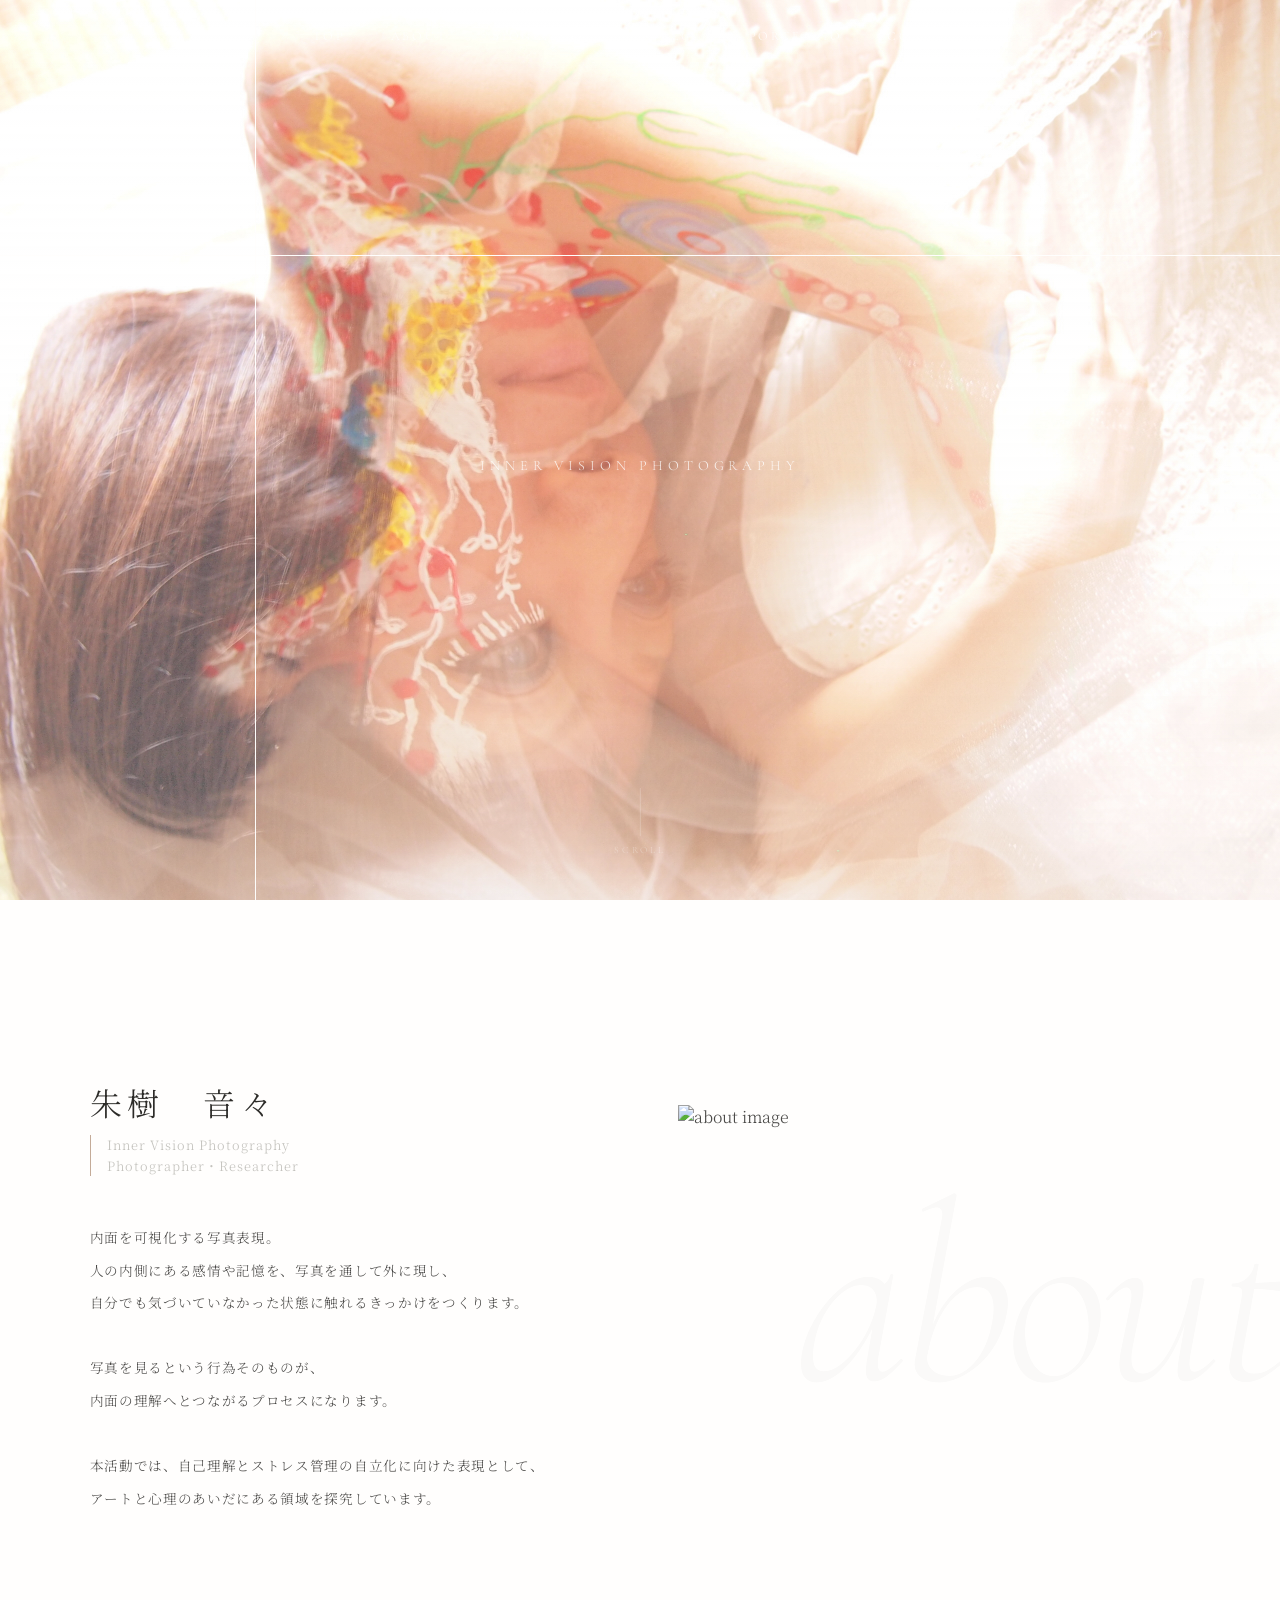
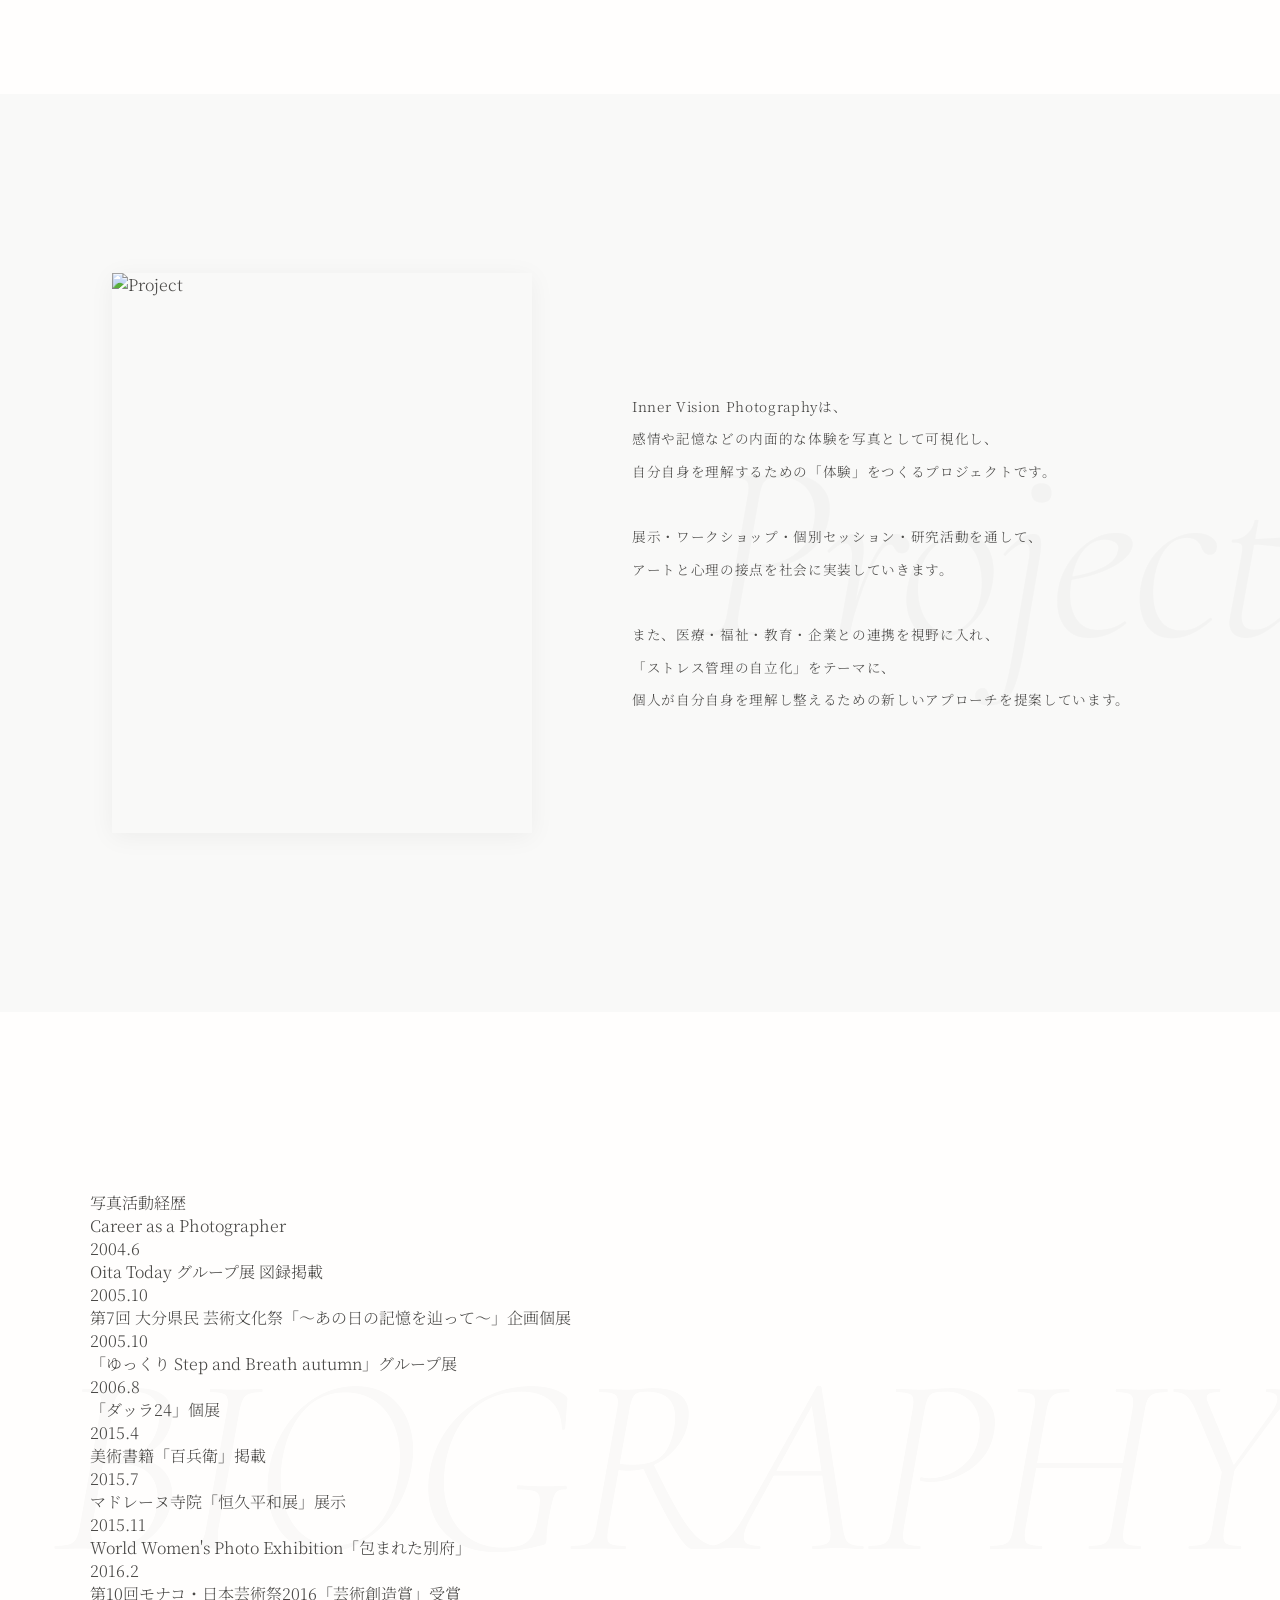
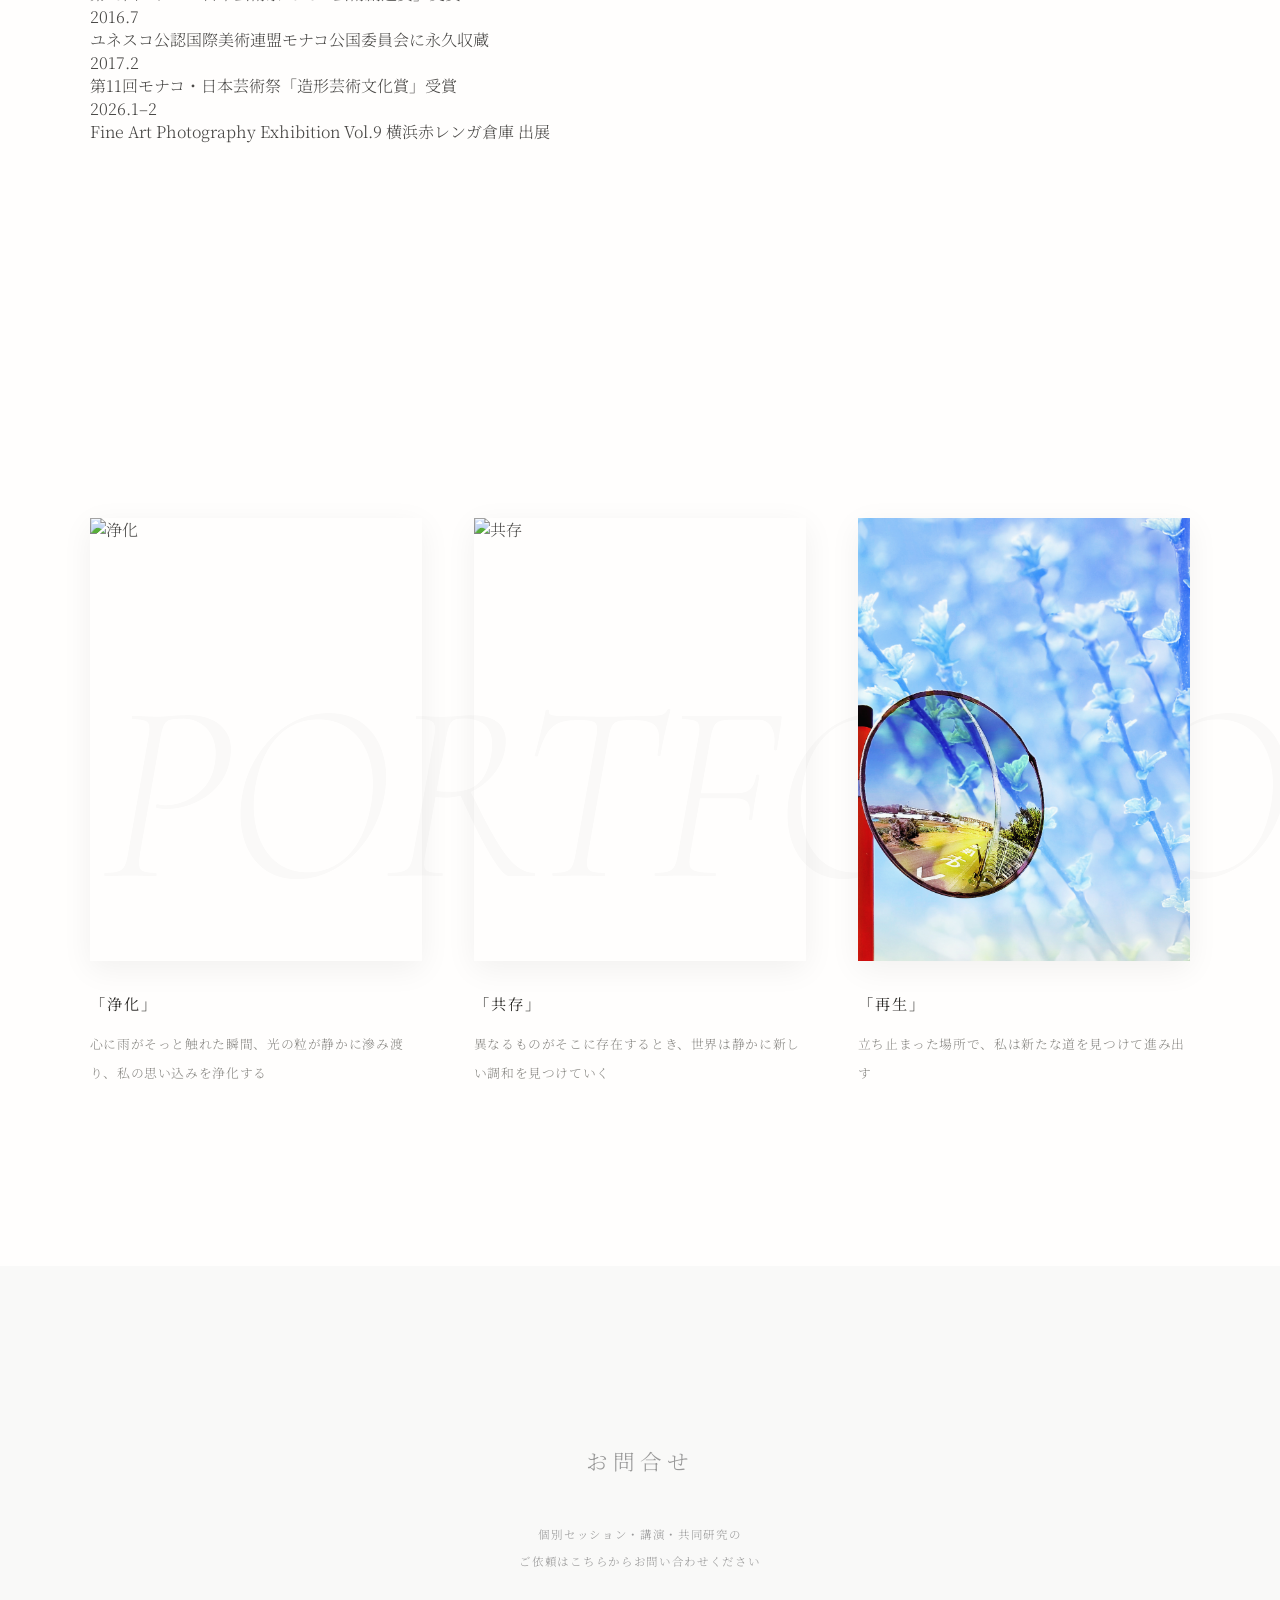
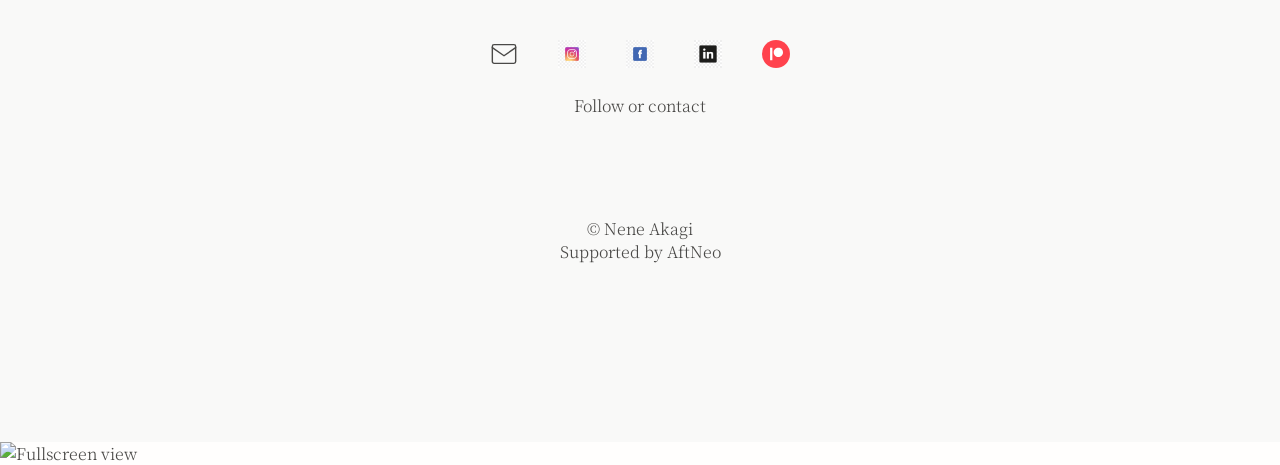
==== index.html @ 04dadd3e "Add 'BIOGRAPHY' link to navigation menu" ====
<!DOCTYPE html>
<html lang="ja">
<head>
  <meta charset="UTF-8">
  <meta name="viewport" content="width=device-width, initial-scale=1.0">
  <title>朱樹 音々 | Inner Vision Photography</title>
  <meta name="description" content="内面を可視化する写真表現。Inner Vision Photography">
  <link rel="stylesheet" href="style.css">
  <link rel="preconnect" href="https://fonts.googleapis.com">
  <link rel="preconnect" href="https://fonts.gstatic.com" crossorigin>
  <link href="https://fonts.googleapis.com/css2?family=Noto+Serif+JP:wght@200;300;400&family=Cormorant+Garamond:ital,wght@0,200;0,300;1,200;1,300&display=swap" rel="stylesheet">
</head>
<body>

  <!-- NAV -->
  <nav id="nav" role="navigation" aria-label="メインナビゲーション">
    <!-- JP / EN toggle -->
    <div class="lang-toggle">
      <a href="#" class="active">JP</a><span>/</span><a href="#">EN</a>
    </div>
    <ul class="nav-list">
      <li><a href="#home">TOP</a></li>
      <li><a href="#about">ABOUT</a></li>
      <li><a href="#career">BIOGRAPHY</a></li>
      <li><a href="#project">PROJECT</a></li>
      <li><a href="#portfolio">PORTFOLIO</a></li>
      <li><a href="#contact">CONTACT</a></li>
    </ul>
    <button class="hamburger" id="hamburger" aria-label="メニューを開く" aria-expanded="false">
      <span class="ham-line"></span>
      <span class="ham-line"></span>
      <span class="ham-line"></span>
    </button>
  </nav>

  <!-- MOBILE MENU -->
  <div class="mobile-overlay" id="mobileOverlay" aria-hidden="true">
    <button class="mobile-close" id="mobileClose" aria-label="メニューを閉じる">&#215;</button>
    <ul class="mobile-nav-list">
      <li><a href="#home"       class="mob-link">TOP</a></li>
      <li><a href="#about"      class="mob-link">ABOUT</a></li>
      <li><a href="#project"    class="mob-link">PROJECT</a></li>
      <li><a href="#portfolio"  class="mob-link">PORTFOLIO</a></li>
      <li><a href="#contact"    class="mob-link">CONTACT</a></li>
    </ul>
    <div class="lang-toggle mobile-lang">
      <a href="#" class="active">JP</a><span>/</span><a href="#">EN</a>
    </div>
  </div>

  <!-- ======================== HOME ======================== -->
  <section id="home" class="s-home">
    <div class="home-img-wrap">
      <img
        src="images/top.jpg"
        alt="真我 — 朱樹 音々"
        class="home-img"
        id="homeImg"
      >
      <div class="home-overlay"></div>
    </div>
    <div class="home-text" id="homeText">
      <p class="home-sub">Inner Vision Photography</p>
    </div>
    <div class="scroll-hint" id="scrollHint" aria-hidden="true">
      <span class="scroll-bar"></span>
    
     <span class="scroll-word">scroll</span>
    </div>
  </section>

  <!-- ======================== ABOUT ======================== -->
  <section id="about" class="s-section reveal" data-section="about">
    <div class="bg-word" aria-hidden="true">about</div>
    <div class="about-wrap">
      <div class="about-text">
        <h2 class="sec-name">朱樹&emsp;音々</h2>
        <p class="sec-role">Inner Vision Photography<br>Photographer・Researcher</p>
        <p class="body-copy">
          内面を可視化する写真表現。<br>
          人の内側にある感情や記憶を、写真を通して外に現し、<br>
          自分でも気づいていなかった状態に触れるきっかけをつくります。<br><br>
          写真を見るという行為そのものが、<br>
          内面の理解へとつながるプロセスになります。<br><br>
          本活動では、自己理解とストレス管理の自立化に向けた表現として、<br>
          アートと心理のあいだにある領域を探究しています。
        </p>
      </div>
      <div class="about-img-wrap reveal-child">
        <img
          src="images/about-photo.jpg"
          class="about-img zoom-img"
          loading="lazy"
          alt="about image"
        >
      </div>
    </div>
  </section>

  <!-- ======================== PROJECT ======================== -->
  <section id="project" class="s-section s-alt reveal" data-section="project">
    <div class="bg-word" aria-hidden="true">Project</div>
    <div class="project-wrap">
      <div class="project-img-wrap reveal-child">
        <img
          src="images/project-main.jpg"
          alt="Project"
          loading="lazy"
          class="project-img zoom-img"
        >
      </div>
      <div class="project-text reveal-child">
        <p class="body-copy">
          Inner Vision Photographyは、<br>
          感情や記憶などの内面的な体験を写真として可視化し、<br>
          自分自身を理解するための「体験」をつくるプロジェクトです。<br><br>
          展示・ワークショップ・個別セッション・研究活動を通して、<br>
          アートと心理の接点を社会に実装していきます。<br><br>
          また、医療・福祉・教育・企業との連携を視野に入れ、<br>
          「ストレス管理の自立化」をテーマに、<br>
          個人が自分自身を理解し整えるための新しいアプローチを提案しています。
        </p>
      </div>
    </div>
  </section>
<!-- ================= CAREER / BIOGRAPHY ================= -->
<section id="career" class="s-section reveal" data-section="career">
  <div class="bg-word" aria-hidden="true">BIOGRAPHY</div>

  <div class="career-list reveal-child">
    
    <p class="lang-ja">写真活動経歴</p>
    <p class="lang-en">Career as a Photographer</p>

    <div class="career-item">
      <div class="career-year">2004.6</div>
      <div class="career-content">Oita Today グループ展 図録掲載</div>
    </div>

    <div class="career-item">
      <div class="career-year">2005.10</div>
      <div class="career-content">第7回 大分県民 芸術文化祭「〜あの日の記憶を辿って〜」企画個展</div>
    </div>

    <div class="career-item">
      <div class="career-year">2005.10</div>
      <div class="career-content">「ゆっくり Step and Breath autumn」グループ展</div>
    </div>

    <div class="career-item">
      <div class="career-year">2006.8</div>
      <div class="career-content">「ダッラ24」個展</div>
    </div>

    <div class="career-item">
      <div class="career-year">2015.4</div>
      <div class="career-content">美術書籍「百兵衛」掲載</div>
    </div>

    <div class="career-item">
      <div class="career-year">2015.7</div>
      <div class="career-content">マドレーヌ寺院「恒久平和展」展示</div>
    </div>

    <div class="career-item">
      <div class="career-year">2015.11</div>
      <div class="career-content">World Women's Photo Exhibition「包まれた別府」</div>
    </div>

    <div class="career-item">
      <div class="career-year">2016.2</div>
      <div class="career-content">第10回モナコ・日本芸術祭2016「芸術創造賞」受賞</div>
    </div>

    <div class="career-item">
      <div class="career-year">2016.7</div>
      <div class="career-content">ユネスコ公認国際美術連盟モナコ公国委員会に永久収蔵</div>
    </div>

    <div class="career-item">
      <div class="career-year">2017.2</div>
      <div class="career-content">第11回モナコ・日本芸術祭「造形芸術文化賞」受賞</div>
    </div>

    <div class="career-item">
      <div class="career-year">2026.1–2</div>
      <div class="career-content">Fine Art Photography Exhibition Vol.9 横浜赤レンガ倉庫 出展</div>
    </div>
  </div>
</section>
  <!-- ======================== PORTFOLIO ======================== -->
  <section id="portfolio" class="s-section reveal" data-section="portfolio">
    <div class="bg-word" aria-hidden="true">PORTFOLIO</div>
    <div class="portfolio-wrap">
      <div class="pf-item reveal-child">
        <div class="pf-img-clip pf-img-1">
          <img
            src="images/work1.jpg"
            alt="浄化"
            loading="lazy"
            class="zoom-img"
          >
        </div>
        <div class="pf-text">
          <h3 class="pf-title">「浄化」</h3>
          <p class="pf-desc">心に雨がそっと触れた瞬間、光の粒が静かに滲み渡り、私の思い込みを浄化する</p>
        </div>
      </div>
      <div class="pf-item reveal-child">
        <div class="pf-img-clip pf-img-2">
          <img
            src="images/work2.jpg"
            alt="共存"
            loading="lazy"
            class="zoom-img"
          >
        </div>
        <div class="pf-text">
          <h3 class="pf-title">「共存」</h3>
          <p class="pf-desc">異なるものがそこに存在するとき、世界は静かに新しい調和を見つけていく</p>
        </div>
      </div>
      <div class="pf-item reveal-child">
        <div class="pf-img-clip pf-img-3">
          <img
            src="images/work3.jpg"
            alt="再生"
            loading="lazy"
            class="zoom-img"
          >
        </div>
        <div class="pf-text">
          <h3 class="pf-title">「再生」</h3>
          <p class="pf-desc">立ち止まった場所で、私は新たな道を見つけて進み出す</p>
        </div>
      </div>
    </div>
  </section>

  <!-- ======================== CONTACT ======================== -->
  <section id="contact" class="s-section s-alt reveal" data-section="contact">
    <div class="contact-wrap">
      <h2 class="contact-heading">お問合せ</h2>
      <p class="contact-text">
        個別セッション・講演・共同研究の<br>
        ご依頼はこちらからお問い合わせください
      </p>
      <div class="contact-icons" role="list">
        <!-- Mail -->
        <a href="mailto:neneakage@gmail.com" class="c-icon" aria-label="メール" role="listitem">
          <svg viewBox="0 0 24 24" fill="none" class="c-img-svg" xmlns="http://www.w3.org/2000/svg" aria-hidden="true" stroke="currentColor" stroke-width="1.2">
            <rect x="2" y="4" width="20" height="16" rx="1.5" />
            <path d="M2 6.5L12 13.5L22 6.5" stroke-linecap="round"/>
          </svg>
        </a>
        <!-- Instagram -->
        <a href="https://www.instagram.com/neneakagi/" target="_blank" rel="noopener noreferrer" class="c-icon" aria-label="Instagram" role="listitem">
          <img src="images/instagram.png" alt="Instagram">
        </a>
        <!-- Facebook -->
        <a href="https://www.facebook.com/profile.php?id=61588226194922" target="_blank" rel="noopener noreferrer" class="c-icon" aria-label="Facebook" role="listitem">
          <img src="images/facebook.png" alt="Facebook">
        </a>
        <!-- LinkedIn -->
        <a href="https://www.linkedin.com/in/neneakagi/" target="_blank" rel="noopener noreferrer" class="c-icon" aria-label="LinkedIn" role="listitem">
          <img src="images/linkedin.jpg" alt="LinkedIn">
        </a>
        <!-- Patreon -->
        <a href="https://www.patreon.com/c/NeneAkagi" target="_blank" rel="noopener noreferrer" class="c-icon" aria-label="Patreon" role="listitem">
          <img src="images/patreon.svg" alt="Patreon">
        </a>
      </div>
      <p class="contact-follow">Follow or contact</p>
    </div>
    <footer class="site-footer">
      <p>© Nene Akagi</p>
      <p>Supported by AftNeo</p>
    </footer>
  </section>

  <!-- ======================== FULLSCREEN IMAGE MODAL ======================== -->
  <div id="imageModal" class="img-modal" aria-hidden="true">
    <div class="modal-bg" id="modalBg"></div>
    <div class="modal-content">
      <img id="modalImg" src="" alt="Fullscreen view">
    </div>
  </div>

  <script src="script.js"></script>
</body>
</html>
---- style.css ----
/* ============================================================
   朱樹 音々 | Inner Vision Photography
   style.css
   コンセプト：境界が溶ける、白光の中に佇む
   ============================================================ */

/* ── CSS カスタムプロパティ ──────────────────── */
:root {
  --bg: #fffefd;
  --bg-alt: #f9f9f8;
  --ink: #2c2b28;
  --ink-mid: #4a4947;
  --ink-soft: #8a8985;
  --ink-ghost: #c4c3be;
  --accent: #c4ab98;
  --line: rgba(44, 43, 40, 0.06);
  --jp: 'Noto Serif JP', 'YuMincho', 'Yu Mincho', serif;
  --en: 'Cormorant Garamond', 'Georgia', serif;
  --sec-pad-v: clamp(120px, 14vw, 180px);
  /* slightly more breathing room */
  --sec-pad-h: clamp(24px, 7vw, 100px);
  --max-w: 1200px;
  --ease: cubic-bezier(0.22, 1, 0.36, 1);
}

*,
*::before,
*::after {
  box-sizing: border-box;
  margin: 0;
  padding: 0;
}

html {
  scroll-behavior: smooth;
  font-size: 16px;
}

body {
  background: var(--bg);
  color: var(--ink-mid);
  font-family: var(--jp);
  font-weight: 300;
  -webkit-font-smoothing: antialiased;
  overflow-x: hidden;
}

img {
  display: block;
  width: 100%;
  height: auto;
}

a {
  text-decoration: none;
  color: inherit;
}

ul,
ol {
  list-style: none;
}

/* ── NAV ── */
#nav {
  position: fixed;
  inset: 0 0 auto 0;
  z-index: 200;
  padding: 22px var(--sec-pad-h);
  transition: background 0.7s var(--ease), padding 0.5s var(--ease), border-color 0.7s;
  border-bottom: 1px solid transparent;
  display: flex;
  align-items: center;
  justify-content: center;
}

#nav.scrolled {
  background: rgba(255, 254, 253, 0.95);
  backdrop-filter: blur(8px);
  -webkit-backdrop-filter: blur(8px);
  padding-top: 14px;
  padding-bottom: 14px;
  border-color: var(--line);
}

.nav-list {
  max-width: var(--max-w);
  margin: 0 auto;
  display: flex;
  justify-content: center;
  gap: clamp(1.6rem, 3.5vw, 3.2rem);
}

.nav-list a {
  font-family: var(--en);
  font-size: 0.78rem;
  font-weight: 300;
  letter-spacing: 0.22em;
  text-transform: uppercase;
  color: rgba(255, 255, 255, 0.85);
  transition: opacity 0.4s, color 0.4s;
}

.nav-list a:hover {
  opacity: 0.5;
}

#nav.scrolled .nav-list a {
  color: var(--ink-mid);
}

/* Lang Toggle */
.lang-toggle {
  position: absolute;
  top: 50%;
  right: var(--sec-pad-h);
  transform: translateY(-50%);
  font-family: var(--en);
  font-size: 0.72rem;
  letter-spacing: 0.15em;
  color: rgba(255, 255, 255, 0.8);
  transition: color 0.4s;
  z-index: 10;
}

#nav.scrolled .lang-toggle {
  color: var(--ink-soft);
}

.lang-toggle a {
  transition: opacity 0.3s;
  opacity: 0.45;
}

.lang-toggle a.active {
  opacity: 1;
  pointer-events: none;
}

.lang-toggle a:hover {
  opacity: 1;
}

.lang-toggle span {
  margin: 0 0.4em;
  opacity: 0.3;
}

.hamburger {
  display: none;
  flex-direction: column;
  justify-content: center;
  gap: 6px;
  background: none;
  border: none;
  cursor: pointer;
  padding: 10px;
  min-width: 44px;
  min-height: 44px;
  position: absolute;
  right: var(--sec-pad-h);
  top: 50%;
  transform: translateY(-50%);
}

.ham-line {
  display: block;
  width: 22px;
  height: 1px;
  background: rgba(255, 255, 255, 0.85);
  transition: background 0.4s, transform 0.35s var(--ease), opacity 0.35s;
  transform-origin: center;
}

#nav.scrolled .ham-line {
  background: var(--ink-mid);
}

.hamburger.open .ham-line:nth-child(1) {
  transform: translateY(7px) rotate(45deg);
}

.hamburger.open .ham-line:nth-child(2) {
  opacity: 0;
}

.hamburger.open .ham-line:nth-child(3) {
  transform: translateY(-7px) rotate(-45deg);
}

/* ── MOBILE MENU ── */
.mobile-overlay {
  position: fixed;
  inset: 0;
  z-index: 190;
  background: var(--bg);
  display: flex;
  flex-direction: column;
  align-items: center;
  justify-content: center;
  opacity: 0;
  pointer-events: none;
  transition: opacity 0.5s var(--ease);
}

.mobile-overlay.open {
  opacity: 1;
  pointer-events: auto;
}

.mobile-close {
  position: absolute;
  top: 20px;
  right: 24px;
  background: none;
  border: none;
  font-size: 1.8rem;
  color: var(--ink-soft);
  cursor: pointer;
  min-width: 44px;
  min-height: 44px;
  display: flex;
  align-items: center;
  justify-content: center;
  transition: opacity 0.3s;
}

.mobile-close:hover {
  opacity: 0.5;
}

.mobile-nav-list {
  text-align: center;
}

.mobile-nav-list li {
  margin: 1.8rem 0;
}

.mob-link {
  font-family: var(--en);
  font-size: clamp(1.4rem, 6vw, 2rem);
  font-weight: 200;
  letter-spacing: 0.25em;
  text-transform: uppercase;
  color: var(--ink);
  transition: opacity 0.3s;
}

.mob-link:hover {
  opacity: 0.4;
}

.mobile-lang {
  display: none;
}

/* ── HOME ── */
.s-home {
  position: relative;
  height: 100svh;
  min-height: 560px;
  overflow: hidden;
  display: flex;
  align-items: center;
  justify-content: center;
}

.home-img-wrap {
  position: absolute;
  inset: 0;
  overflow: hidden;
}

.home-img {
  width: 100%;
  height: 100%;
  object-fit: cover;
  object-position: center 30%;
  will-change: transform;
}

.home-overlay {
  position: absolute;
  inset: 0;
  background: linear-gradient(to bottom,
      rgba(255, 255, 255, 0.05) 0%,
      rgba(252, 251, 249, 0.3) 100%);
}

.home-text {
  position: relative;
  z-index: 2;
  text-align: center;
  padding: 0 clamp(20px, 6vw, 60px);
  max-width: 640px;
  opacity: 0;
  transform: translateY(15px);
  animation: fadeUp 1.4s var(--ease) 0.5s forwards;
}

.home-sub {
  font-family: var(--en);
  font-size: clamp(0.7rem, 1.2vw, 0.88rem);
  font-weight: 200;
  letter-spacing: 0.35em;
  text-transform: uppercase;
  color: rgba(255, 255, 255, 0.85);
  margin-bottom: 0;
  text-shadow: 0 1px 12px rgba(0, 0, 0, 0.15);
}

.scroll-hint {
  position: absolute;
  bottom: clamp(28px, 4vw, 44px);
  left: 50%;
  transform: translateX(-50%);
  z-index: 2;
  display: flex;
  flex-direction: column;
  align-items: center;
  gap: 8px;
  opacity: 0;
  animation: fadeIn 1s var(--ease) 2.2s forwards;
}

.scroll-bar {
  display: block;
  width: 1px;
  height: 48px;
  background: rgba(255, 255, 255, 0.25);
  position: relative;
  overflow: hidden;
}

.scroll-bar::after {
  content: '';
  position: absolute;
  top: -100%;
  left: 0;
  width: 100%;
  height: 100%;
  background: rgba(255, 255, 255, 0.8);
  animation: scrollDrop 2.2s var(--ease) 2.6s infinite;
}

.scroll-word {
  font-family: var(--en);
  font-size: 0.6rem;
  letter-spacing: 0.3em;
  text-transform: uppercase;
  color: rgba(255, 255, 255, 0.45);
}

/* ── SECTION 共通 ── */
.s-section {
  position: relative;
  padding: var(--sec-pad-v) var(--sec-pad-h);
  overflow: hidden;
}

.s-alt {
  background: var(--bg-alt);
}

.bg-word {
  position: absolute;
  right: -0.02em;
  top: 50%;
  transform: translateY(-50%);
  font-family: var(--en);
  font-style: italic;
  font-size: clamp(8rem, 20vw, 22rem);
  font-weight: 200;
  color: var(--ink);
  opacity: 0.025;
  letter-spacing: -0.02em;
  line-height: 1;
  pointer-events: none;
  user-select: none;
  white-space: nowrap;
}

.reveal {
  opacity: 0;
  transform: translateY(28px);
  transition: opacity 1s var(--ease), transform 1s var(--ease);
}

.reveal.visible {
  opacity: 1;
  transform: translateY(0);
}

.reveal-child {
  opacity: 0;
  transform: translateY(18px);
  transition: opacity 0.9s var(--ease), transform 0.9s var(--ease);
}

.reveal-child.visible {
  opacity: 1;
  transform: translateY(0);
}

.sec-name {
  font-family: var(--jp);
  font-size: clamp(1.4rem, 2.5vw, 2.2rem);
  font-weight: 300;
  color: var(--ink);
  letter-spacing: 0.18em;
  line-height: 1.45;
  margin-bottom: 0.6rem;
}

.sec-role {
  font-family: var(--jp);
  font-size: 0.8rem;
  font-weight: 300;
  color: var(--ink-ghost);
  letter-spacing: 0.08em;
  border-left: 1px solid var(--accent);
  padding-left: 1rem;
  margin-bottom: 2.8rem;
  line-height: 1.6;
}

.body-copy {
  font-family: var(--jp);
  font-size: clamp(0.85rem, 1vw, 0.94rem);
  font-weight: 300;
  line-height: 2.4;
  color: var(--ink-mid);
  letter-spacing: 0.05em;
}

/* ── ABOUT ── */
.about-wrap {
  max-width: var(--max-w);
  margin: 0 auto;
  display: grid;
  grid-template-columns: 1fr 1fr;
  gap: clamp(2.5rem, 6vw, 7rem);
  align-items: center;
}

.about-img-wrap {
  overflow: hidden;
  display: flex;
  align-items: center;
  justify-content: center;
}

.about-img {
  width: 100%;
  max-width: 540px;
  aspect-ratio: 4 / 3;
  object-fit: cover;
  object-position: center top;
  box-shadow: 0 4px 20px rgba(0, 0, 0, 0.04);
}

/* ── PROJECT ── */
.project-wrap {
  max-width: var(--max-w);
  margin: 0 auto;
  display: grid;
  grid-template-columns: 5fr 6fr;
  gap: clamp(2.5rem, 6vw, 8rem);
  align-items: center;
}

.project-img-wrap {
  display: flex;
  align-items: center;
  justify-content: center;
}

.project-img {
  width: 100%;
  max-width: 420px;
  aspect-ratio: 3 / 4;
  object-fit: cover;
  box-shadow: 0 4px 24px rgba(0, 0, 0, 0.05);
}

/* ── PORTFOLIO ── */
.portfolio-wrap {
  max-width: var(--max-w);
  margin: 0 auto;
  display: grid;
  grid-template-columns: repeat(3, 1fr);
  gap: clamp(2.5rem, 4vw, 5rem);
  padding-top: 1rem;
}

.pf-item {
  display: flex;
  flex-direction: column;
}

.pf-img-clip {
  position: relative;
  aspect-ratio: 3 / 4;
}

.pf-img-clip img {
  width: 100%;
  height: 100%;
  object-fit: cover;
  box-shadow: 0 8px 30px rgba(0, 0, 0, 0.06);
}

.pf-text {
  padding-top: 2rem;
}

.pf-title {
  font-family: var(--jp);
  font-size: 0.95rem;
  font-weight: 400;
  color: var(--ink);
  letter-spacing: 0.15em;
  margin-bottom: 1rem;
}

.pf-desc {
  font-family: var(--jp);
  font-size: 0.8rem;
  font-weight: 300;
  line-height: 2.2;
  color: var(--ink-soft);
  letter-spacing: 0.05em;
}

/* ── CONTACT ── */
#contact {
  text-align: center;
}

.contact-wrap {
  max-width: 680px;
  margin: 0 auto;
  padding-bottom: clamp(60px, 8vw, 100px);
}

.contact-heading {
  font-family: var(--jp);
  font-size: clamp(1.1rem, 2vw, 1.35rem);
  font-weight: 300;
  color: #999;
  letter-spacing: 0.22em;
  margin-bottom: 2.8rem;
}

.contact-text {
  font-family: var(--jp);
  font-size: clamp(0.72rem, 0.8vw, 0.8rem);
  font-weight: 300;
  line-height: 2.4;
  color: #999;
  letter-spacing: 0.06em;
  margin-bottom: 4rem;
}

.contact-icons {
  display: flex;
  align-items: center;
  justify-content: center;
  gap: 2.5rem;
  margin-bottom: 1.6rem;
}

.c-icon {
  display: flex;
  align-items: center;
  justify-content: center;
  width: 28px;
  height: 28px;
  flex-shrink: 0;
  color: var(--ink-mid);
  transition: opacity 0.4s var(--ease);
  -webkit-tap-highlight-color: transparent;

  .c-icon {
    width: 40px;
    height: 40px;
    display: flex;
    align-items: center;
    justify-content: center;

  }

  .c-icon:hover {
    transform: scale(1.1);
  }

  .contact-icons img {
    max-width: 24px;
    max-height: 24px;
  }

  .c-icon:hover,
  .c-icon:focus-visible {
    opacity: 0.6;
  }

  .contact-follow {
    font-size: 0.4rem;
    letter-spacing: 0.1em;
    color: #999;
    text-transform: uppercase;
  }

  .site-footer {
    padding: 3rem 0;
    border-top: 1px solid var(--line);
  }

  .site-footer p {
    font-family: var(--en);
    font-size: 0.65rem;
    font-weight: 300;
    letter-spacing: 0.2em;
    color: var(--ink-ghost);
    line-height: 2.2;
  }

  /* ── IMAGE MODAL ── */
  .zoom-img {
    cursor: zoom-in;
    transition: opacity 0.5s var(--ease), filter 0.5s var(--ease);
  }

  .zoom-img:hover {
    opacity: 0.85;
  }

  .img-modal {
    position: fixed;
    inset: 0;
    z-index: 999;
    display: flex;
    align-items: center;
    justify-content: center;
    opacity: 0;
    pointer-events: none;
    transition: opacity 0.6s var(--ease);
  }

  .img-modal.open {
    opacity: 1;
    pointer-events: auto;
  }

  .modal-bg {
    position: absolute;
    inset: 0;
    background: rgba(0, 0, 0, 0.9);
    backdrop-filter: blur(8px);
    -webkit-backdrop-filter: blur(8px);
    cursor: zoom-out;
  }

  .modal-content {
    position: relative;
    z-index: 2;
    /* Add ample padding for exhibition feel */
    padding: 40px;
    max-width: 100vw;
    max-height: 100vh;
    transform: scale(0.95);
    opacity: 0;
    transition: transform 0.6s var(--ease), opacity 0.6s var(--ease);
  }

  .img-modal.open .modal-content {
    transform: scale(1);
    opacity: 1;
  }

  .modal-content img {
    width: auto;
    max-width: 100%;
    max-height: 90vh;
    object-fit: contain;
    box-shadow: 0 10px 50px rgba(0, 0, 0, 0.4);
    cursor: zoom-out;
  }

  /* ── KEYFRAMES ── */
  @keyframes fadeUp {
    to {
      opacity: 1;
      transform: translateY(0);
    }
  }

  @keyframes fadeIn {
    to {
      opacity: 1;
    }
  }

  @keyframes scrollDrop {
    0% {
      top: -100%;
    }

    100% {
      top: 110%;
    }
  }

  /* ── RESPONSIVE タブレット ── */
  @media (max-width: 960px) {
    .about-wrap {
      grid-template-columns: 1fr;
      gap: 4rem;
    }

    .about-img-wrap {
      order: -1;
    }

    .portfolio-wrap {
      grid-template-columns: repeat(2, 1fr);
      gap: 3rem;
    }

    .project-wrap {
      grid-template-columns: 1fr;
      gap: 4rem;
    }

    .project-img {
      aspect-ratio: 16 / 9;
    }
  }

  /* ── RESPONSIVE スマートフォン ── */
  @media (max-width: 768px) {
    :root {
      --sec-pad-v: 90px;
      --sec-pad-h: 24px;
    }

    .nav-list {
      display: none;
    }

    #nav .lang-toggle {
      display: none;
    }

    .hamburger {
      display: flex;
    }

    .mobile-lang {
      display: block;
      position: relative;
      margin-top: 3rem;
      text-align: center;
      color: var(--ink);
    }

    .mobile-lang a {
      color: var(--ink);
      opacity: 0.5;
      font-size: 1rem;
    }

    .mobile-lang a.active {
      opacity: 1;
    }

    .about-wrap {
      grid-template-columns: 1fr;
      gap: 2.8rem;
    }

    .about-img {
      aspect-ratio: 16 / 9;
    }

    .portfolio-wrap {
      grid-template-columns: 1fr;
      gap: 4rem;
    }

    .project-wrap {
      grid-template-columns: 1fr;
      gap: 2.8rem;
    }

    .project-img {
      aspect-ratio: 16 / 9;
    }

    .contact-icons {
      gap: 2.5rem;
    }

    .c-icon {
      width: 34px;
      height: 34px;
    }

    .bg-word {
      font-size: clamp(4rem, 26vw, 8rem);
      opacity: 0.02;
    }

    .body-copy {
      font-size: 0.9rem;
      line-height: 2.2;
    }

    .modal-content {
      padding: 20px;
    }
  }
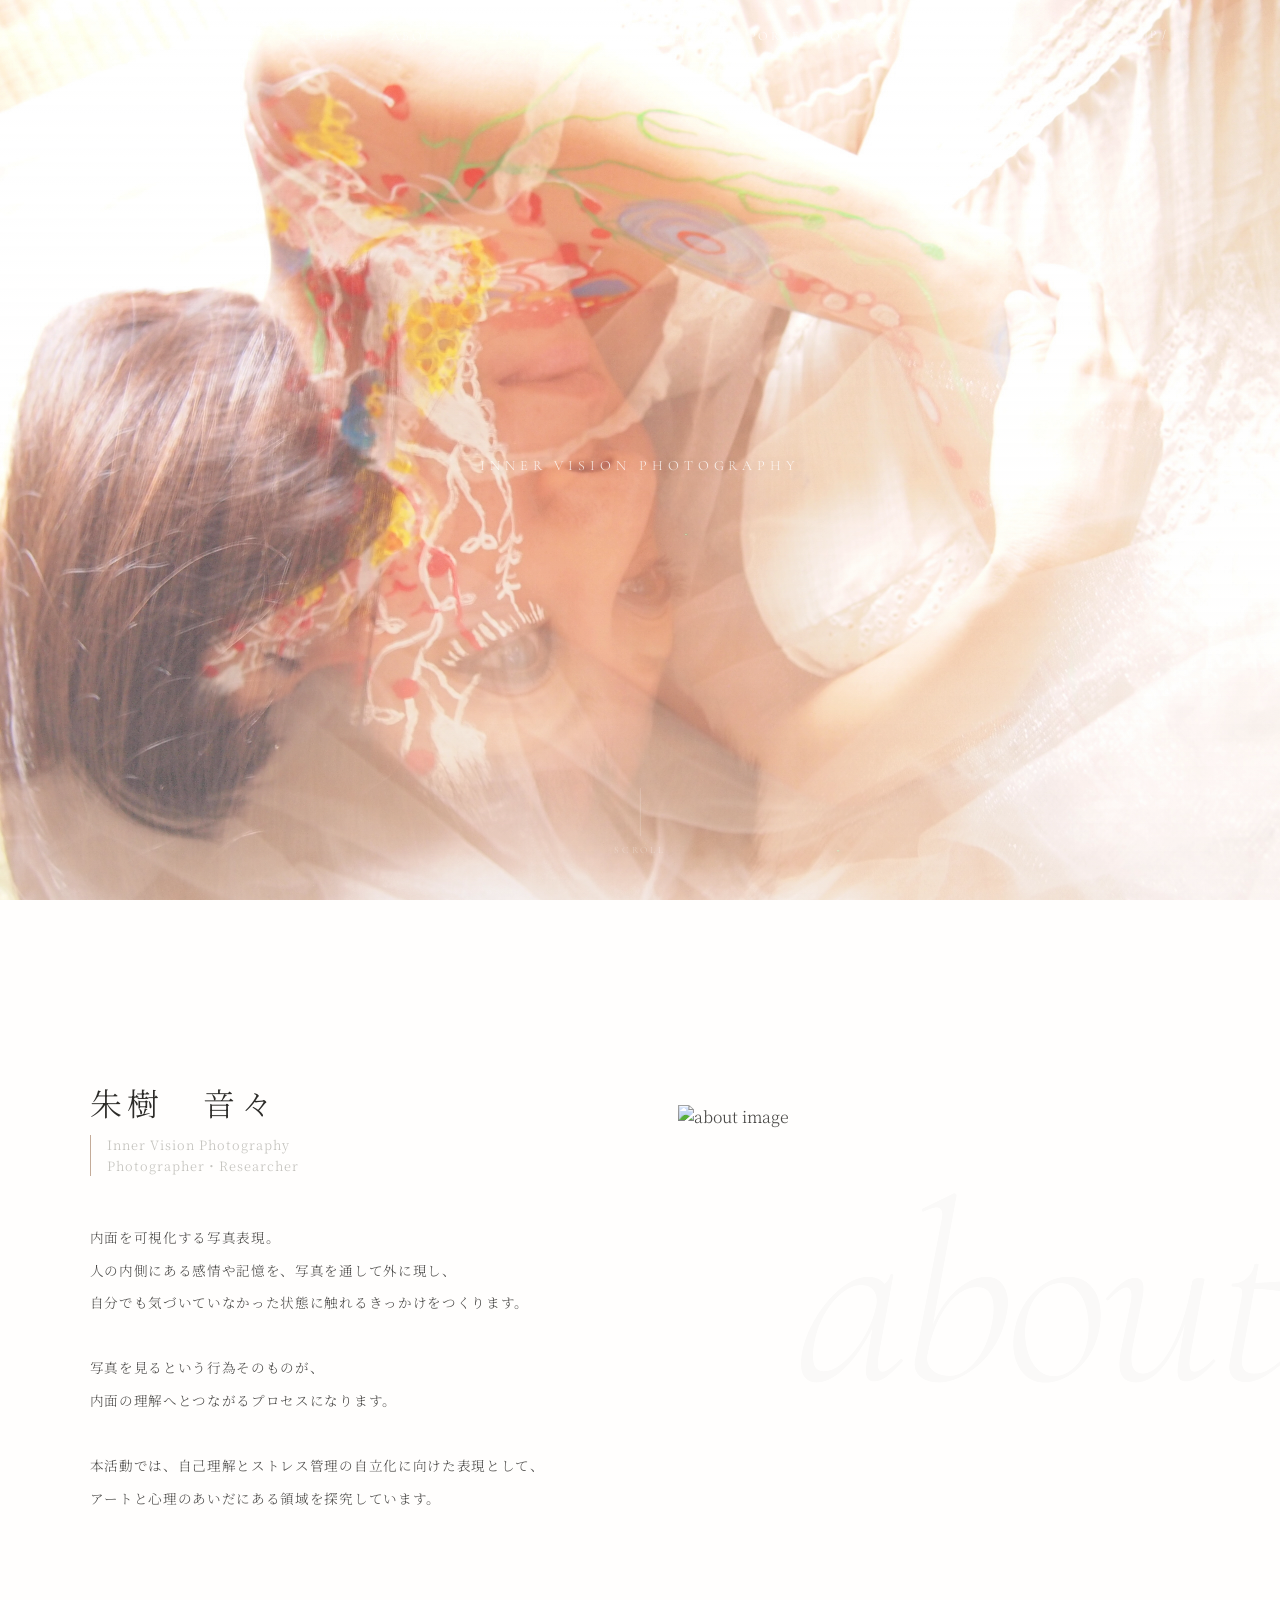
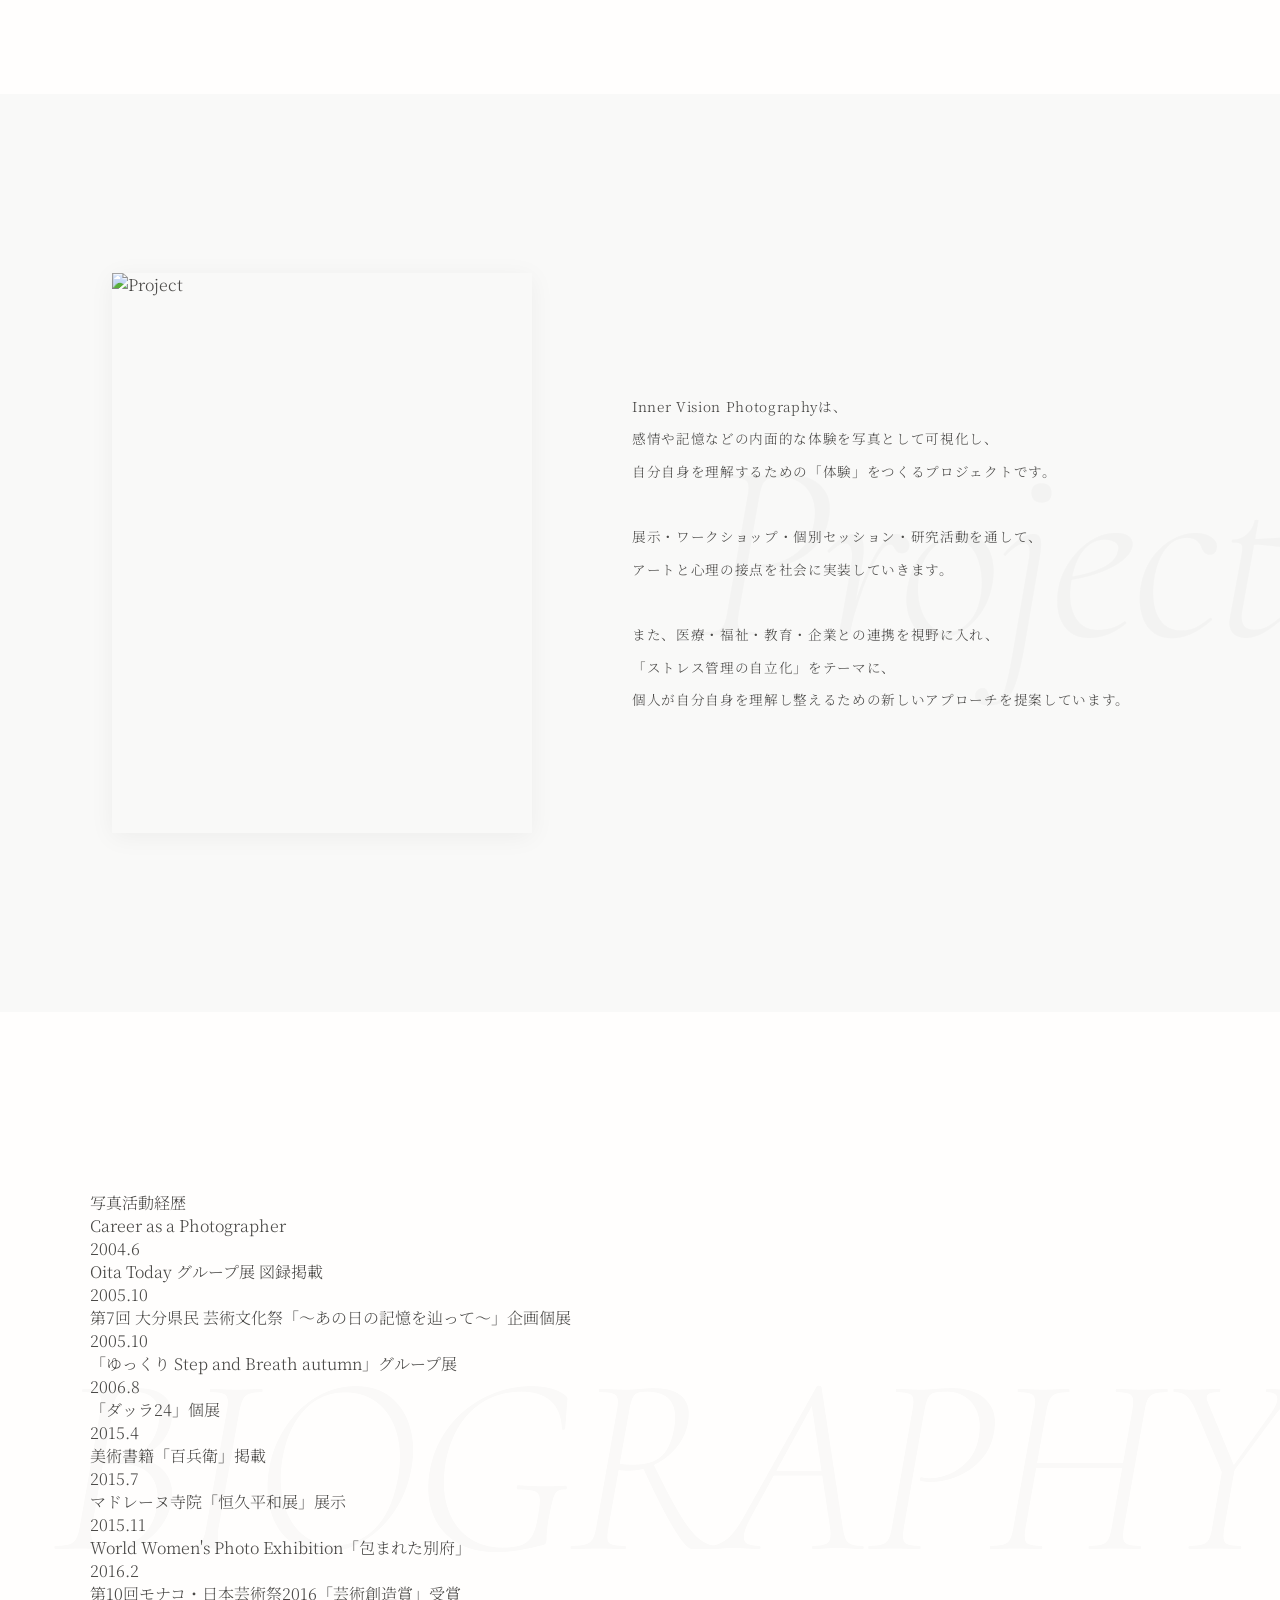
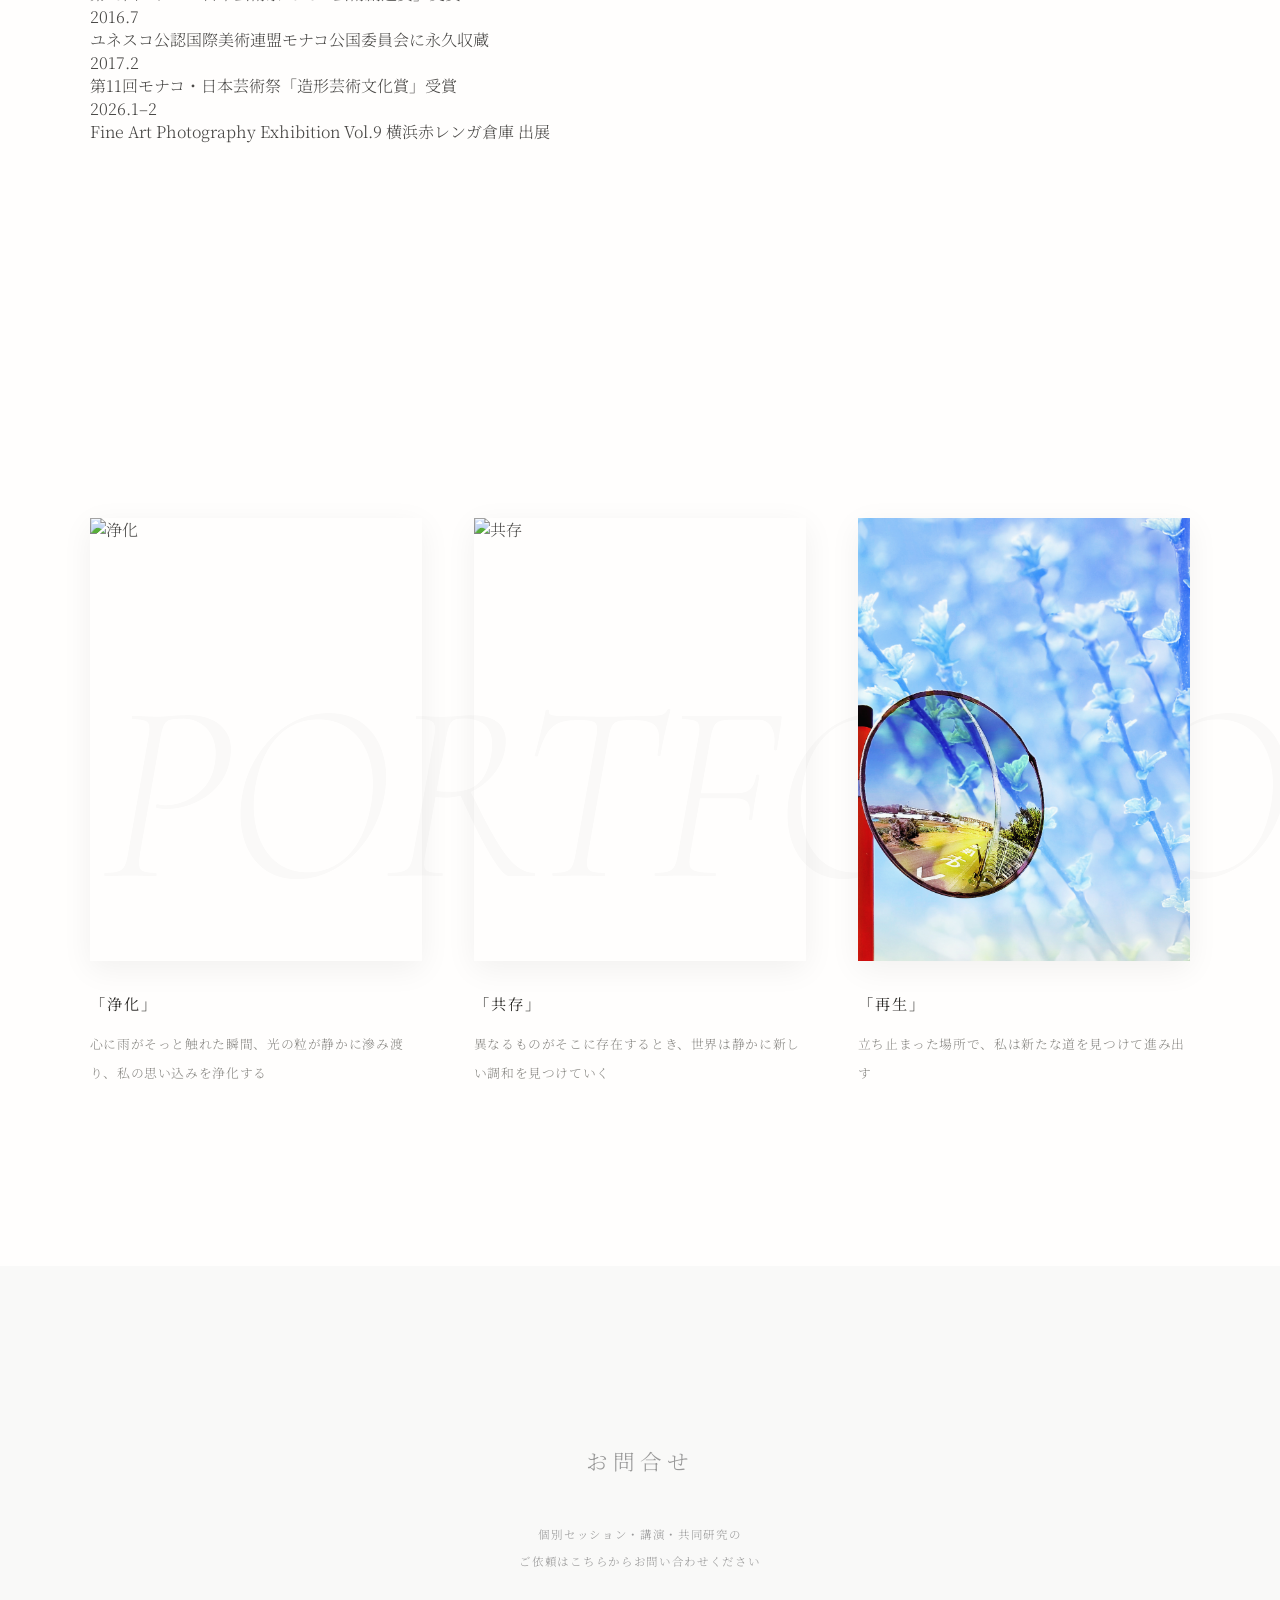
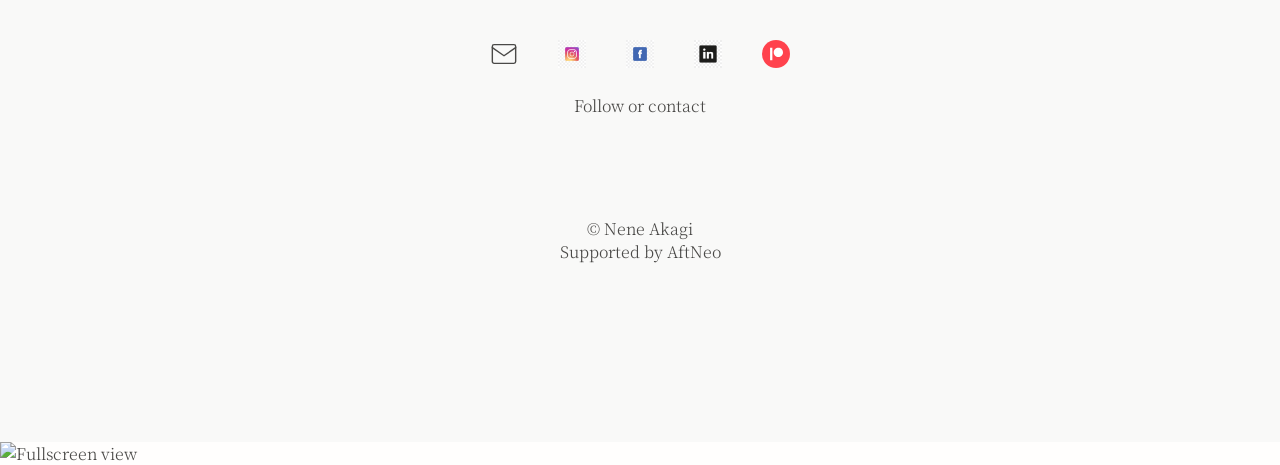
==== commit c82aefe0: "Update language toggle links in navigation" ====
--- a/index.html
+++ b/index.html
@@ -16,7 +16,7 @@
   <nav id="nav" role="navigation" aria-label="メインナビゲーション">
     <!-- JP / EN toggle -->
     <div class="lang-toggle">
-      <a href="#" class="active">JP</a><span>/</span><a href="#">EN</a>
+     <a href="index.html" class="active">JP</a> / <a href="en.html">EN</a>
     </div>
     <ul class="nav-list">
       <li><a href="#home">TOP</a></li>
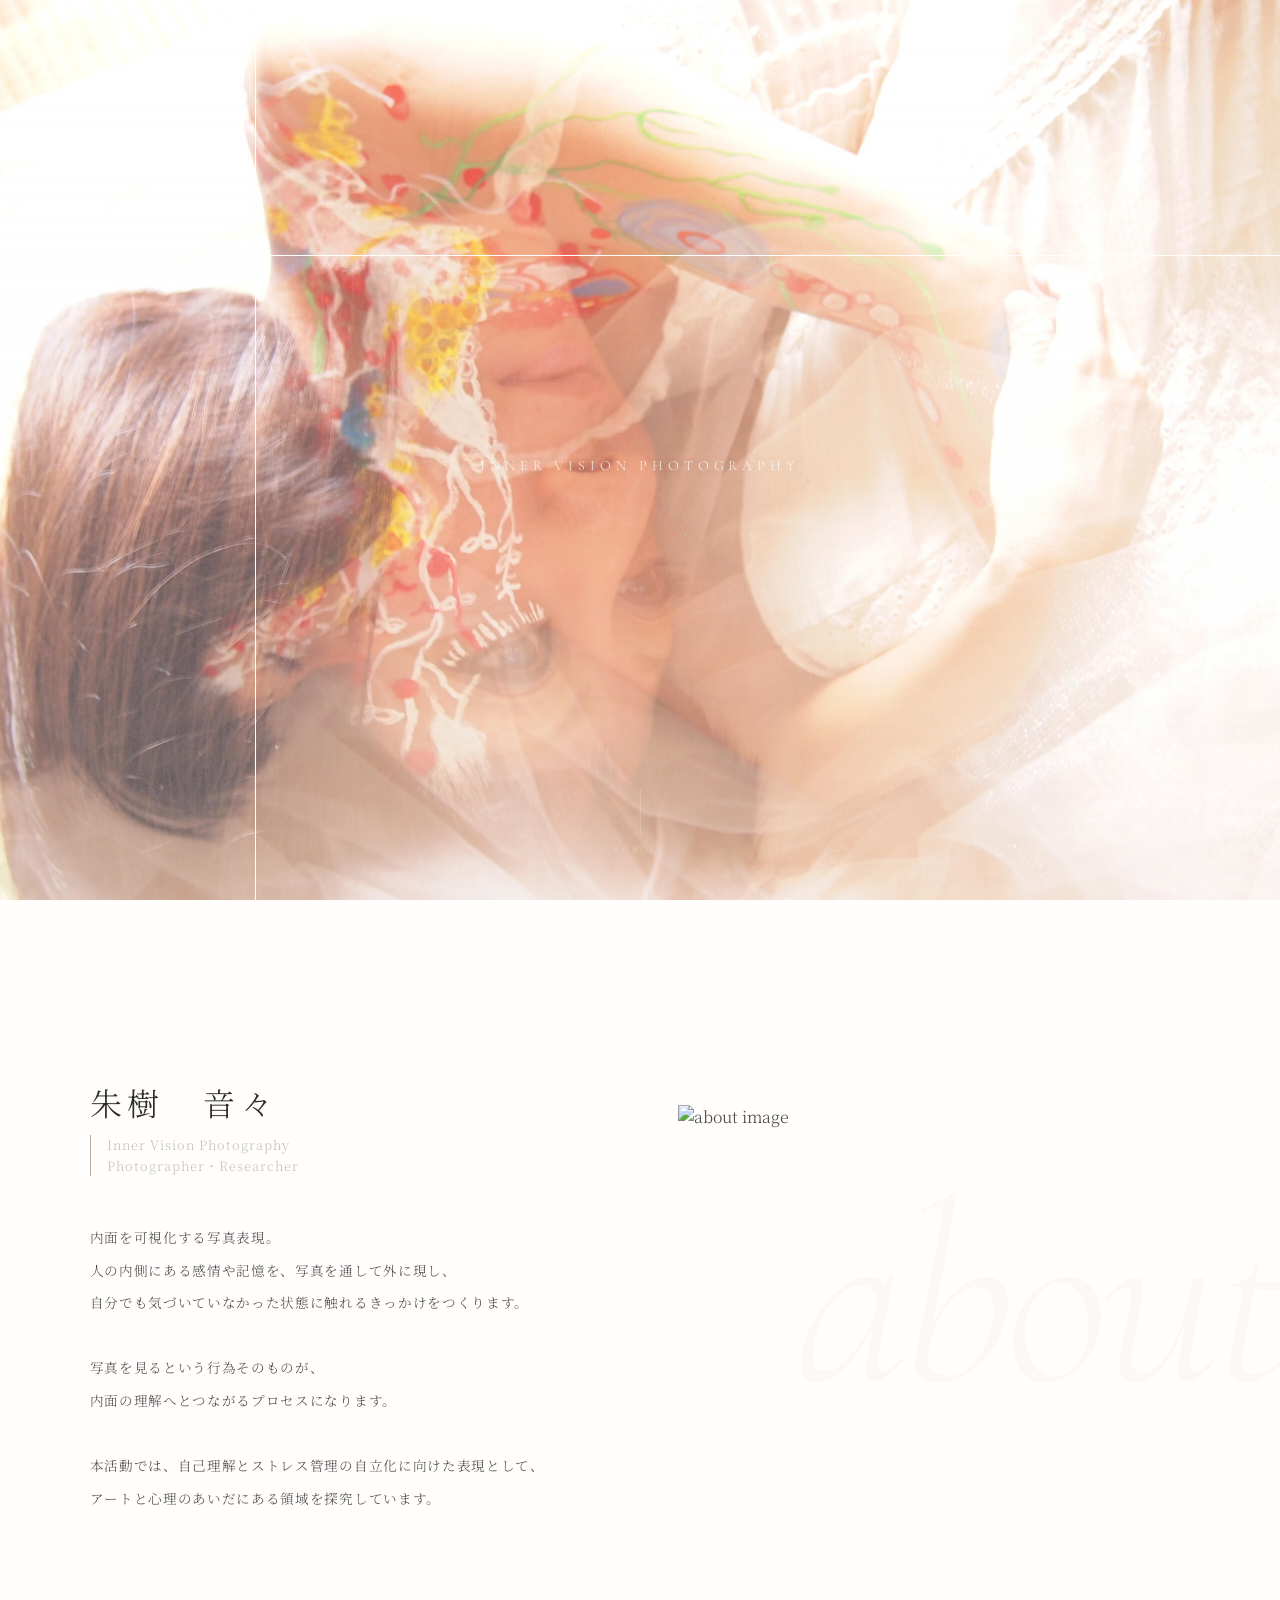
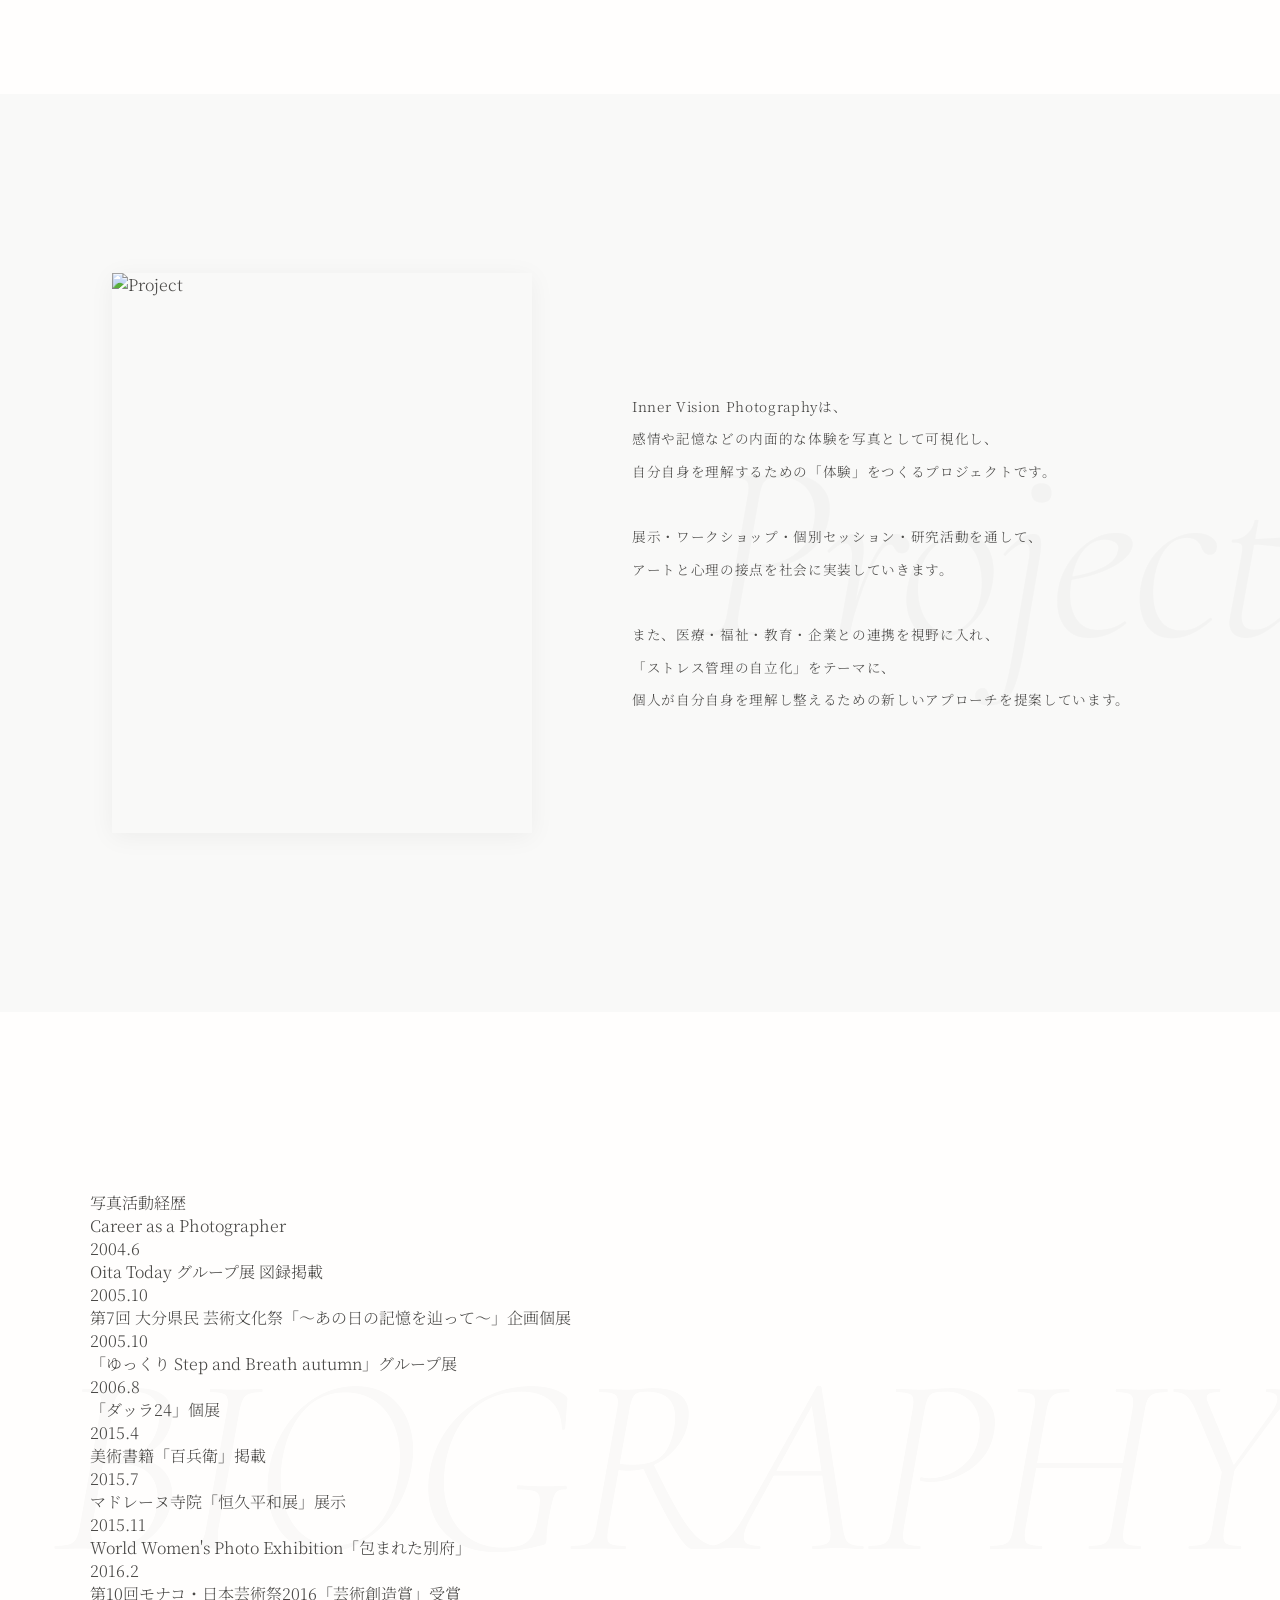
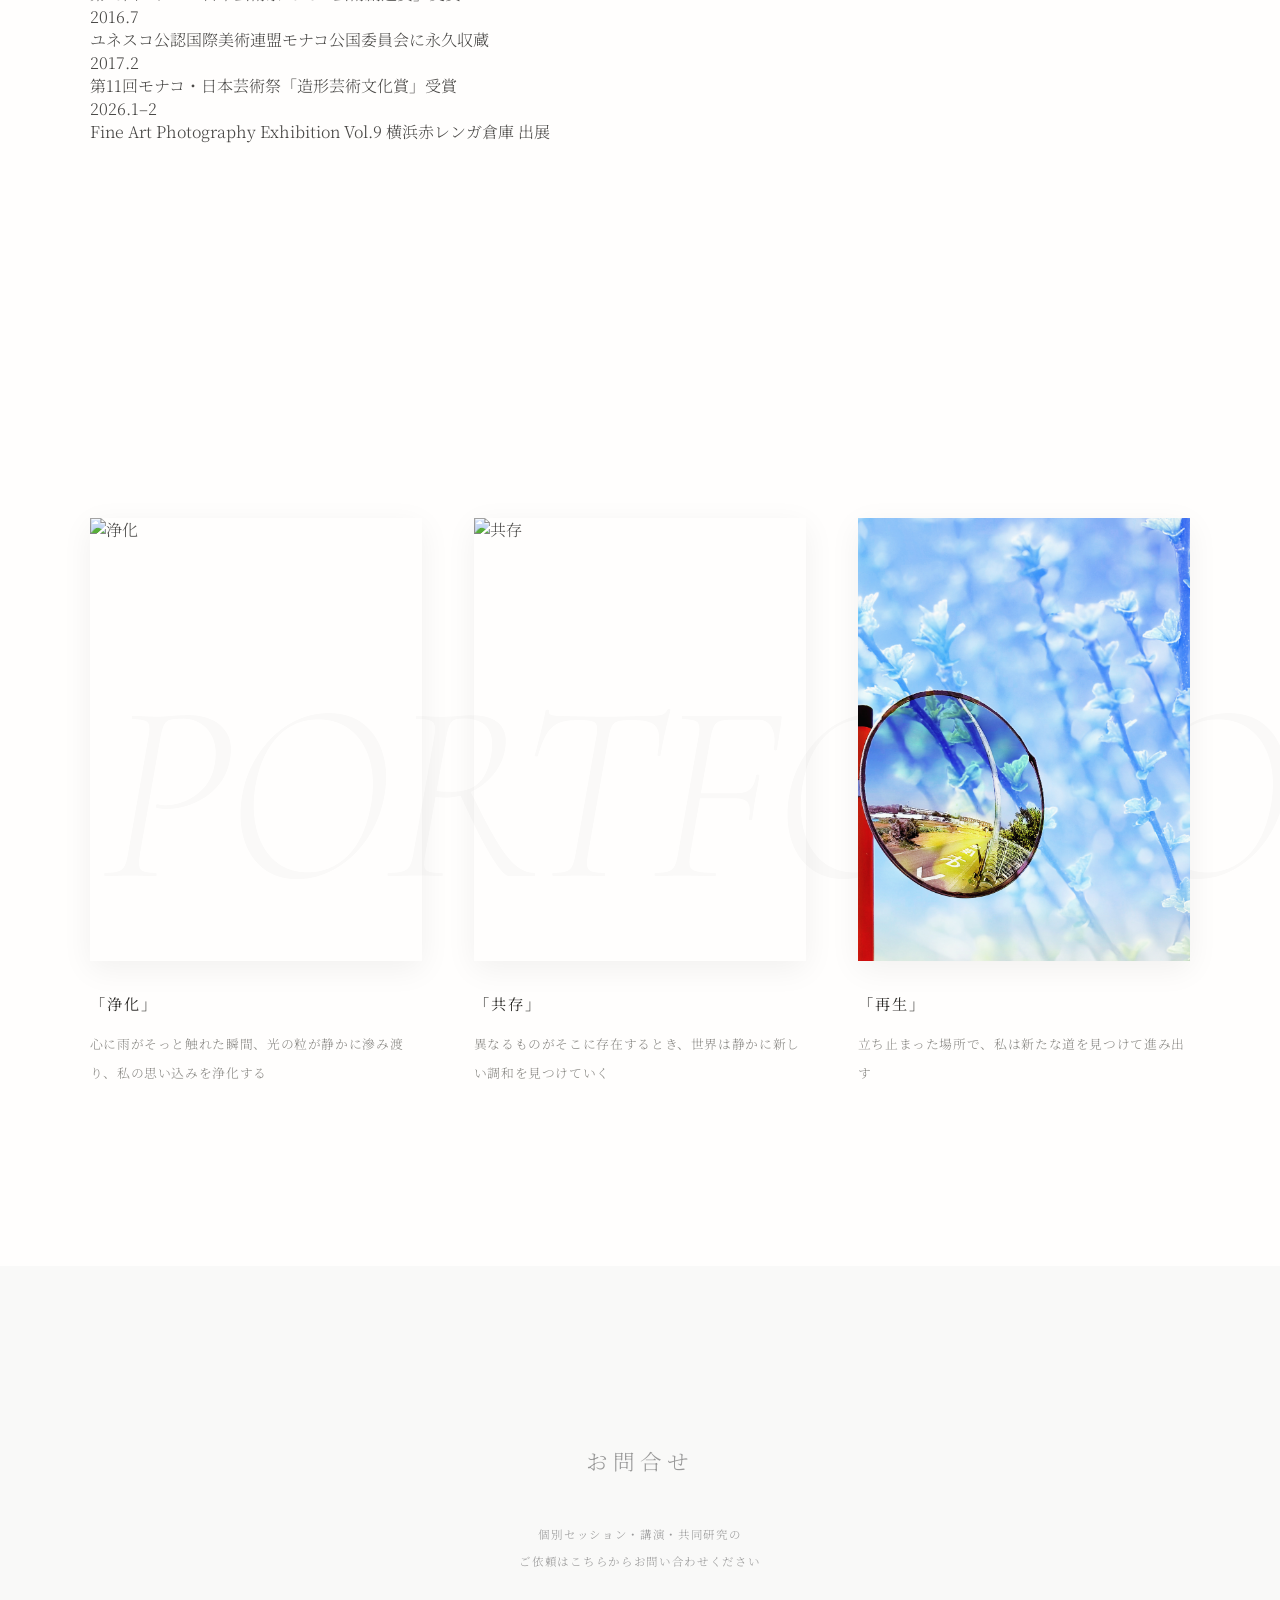
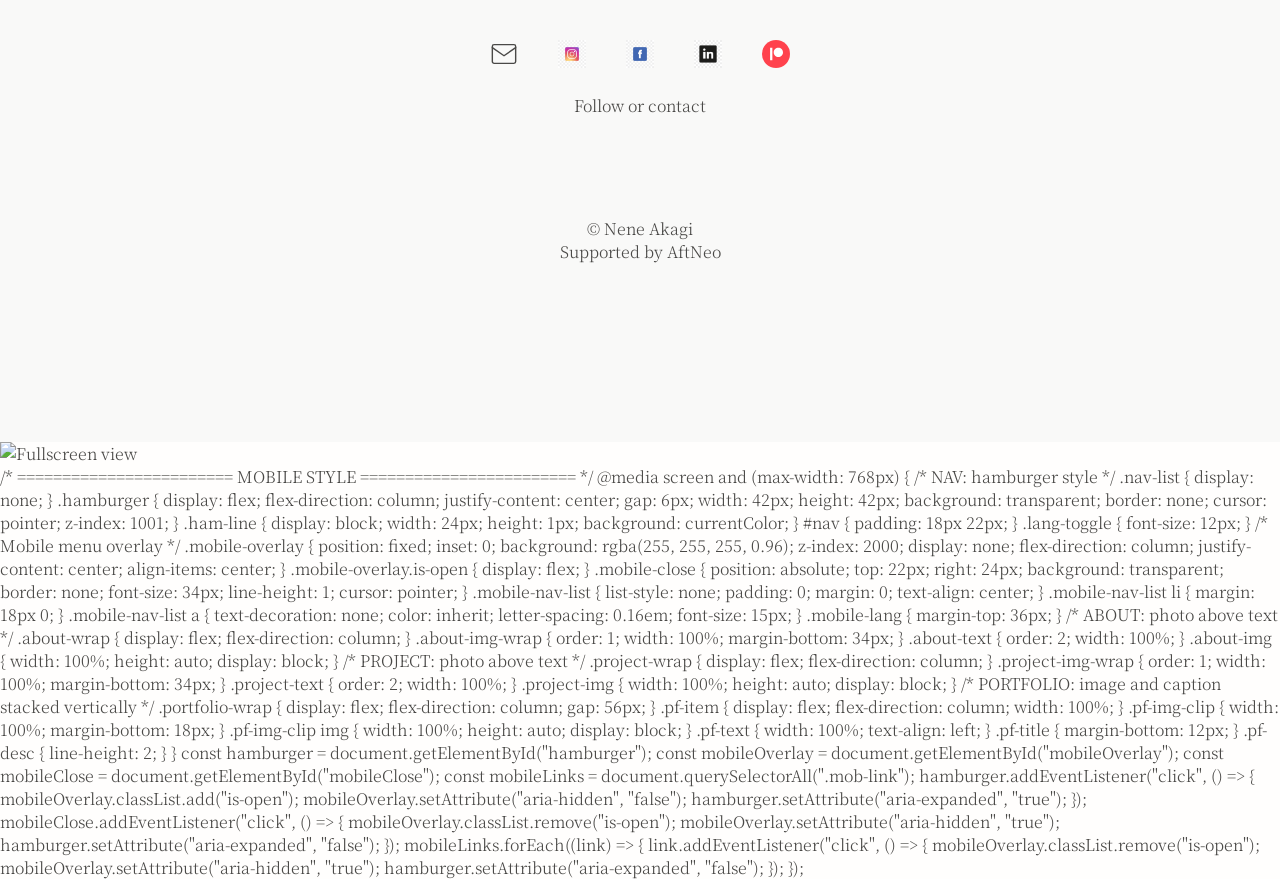
==== commit c5e6c94f: "Implement mobile menu toggle and overlay Add mobile navigation functionality with event listeners." ====
--- a/index.html
+++ b/index.html
@@ -285,7 +285,232 @@
       <img id="modalImg" src="" alt="Fullscreen view">
     </div>
   </div>
+<script>
+  const hamburger = document.getElementById("hamburger");
+  const mobileOverlay = document.getElementById("mobileOverlay");
+  const mobileClose = document.getElementById("mobileClose");
+  const mobileLinks = document.querySelectorAll(".mob-link");
+
+  hamburger.addEventListener("click", () => {
+    mobileOverlay.classList.add("is-open");
+    mobileOverlay.setAttribute("aria-hidden", "false");
+    hamburger.setAttribute("aria-expanded", "true");
+  });
+
+  mobileClose.addEventListener("click", () => {
+    mobileOverlay.classList.remove("is-open");
+    mobileOverlay.setAttribute("aria-hidden", "true");
+    hamburger.setAttribute("aria-expanded", "false");
+  });
+
+  mobileLinks.forEach((link) => {
+    link.addEventListener("click", () => {
+      mobileOverlay.classList.remove("is-open");
+      mobileOverlay.setAttribute("aria-hidden", "true");
+      hamburger.setAttribute("aria-expanded", "false");
+    });
+  });
+</script>
+
+<script src="script.js"></script>
+</body>
+</html>
 
   <script src="script.js"></script>
 </body>
 </html>
+/* ========================
+   MOBILE STYLE
+======================== */
+@media screen and (max-width: 768px) {
+
+  /* NAV: hamburger style */
+  .nav-list {
+    display: none;
+  }
+
+  .hamburger {
+    display: flex;
+    flex-direction: column;
+    justify-content: center;
+    gap: 6px;
+    width: 42px;
+    height: 42px;
+    background: transparent;
+    border: none;
+    cursor: pointer;
+    z-index: 1001;
+  }
+
+  .ham-line {
+    display: block;
+    width: 24px;
+    height: 1px;
+    background: currentColor;
+  }
+
+  #nav {
+    padding: 18px 22px;
+  }
+
+  .lang-toggle {
+    font-size: 12px;
+  }
+
+  /* Mobile menu overlay */
+  .mobile-overlay {
+    position: fixed;
+    inset: 0;
+    background: rgba(255, 255, 255, 0.96);
+    z-index: 2000;
+    display: none;
+    flex-direction: column;
+    justify-content: center;
+    align-items: center;
+  }
+
+  .mobile-overlay.is-open {
+    display: flex;
+  }
+
+  .mobile-close {
+    position: absolute;
+    top: 22px;
+    right: 24px;
+    background: transparent;
+    border: none;
+    font-size: 34px;
+    line-height: 1;
+    cursor: pointer;
+  }
+
+  .mobile-nav-list {
+    list-style: none;
+    padding: 0;
+    margin: 0;
+    text-align: center;
+  }
+
+  .mobile-nav-list li {
+    margin: 18px 0;
+  }
+
+  .mobile-nav-list a {
+    text-decoration: none;
+    color: inherit;
+    letter-spacing: 0.16em;
+    font-size: 15px;
+  }
+
+  .mobile-lang {
+    margin-top: 36px;
+  }
+
+  /* ABOUT: photo above text */
+  .about-wrap {
+    display: flex;
+    flex-direction: column;
+  }
+
+  .about-img-wrap {
+    order: 1;
+    width: 100%;
+    margin-bottom: 34px;
+  }
+
+  .about-text {
+    order: 2;
+    width: 100%;
+  }
+
+  .about-img {
+    width: 100%;
+    height: auto;
+    display: block;
+  }
+
+  /* PROJECT: photo above text */
+  .project-wrap {
+    display: flex;
+    flex-direction: column;
+  }
+
+  .project-img-wrap {
+    order: 1;
+    width: 100%;
+    margin-bottom: 34px;
+  }
+
+  .project-text {
+    order: 2;
+    width: 100%;
+  }
+
+  .project-img {
+    width: 100%;
+    height: auto;
+    display: block;
+  }
+
+  /* PORTFOLIO: image and caption stacked vertically */
+  .portfolio-wrap {
+    display: flex;
+    flex-direction: column;
+    gap: 56px;
+  }
+
+  .pf-item {
+    display: flex;
+    flex-direction: column;
+    width: 100%;
+  }
+
+  .pf-img-clip {
+    width: 100%;
+    margin-bottom: 18px;
+  }
+
+  .pf-img-clip img {
+    width: 100%;
+    height: auto;
+    display: block;
+  }
+
+  .pf-text {
+    width: 100%;
+    text-align: left;
+  }
+
+  .pf-title {
+    margin-bottom: 12px;
+  }
+
+  .pf-desc {
+    line-height: 2;
+  }
+}
+const hamburger = document.getElementById("hamburger");
+const mobileOverlay = document.getElementById("mobileOverlay");
+const mobileClose = document.getElementById("mobileClose");
+const mobileLinks = document.querySelectorAll(".mob-link");
+
+hamburger.addEventListener("click", () => {
+  mobileOverlay.classList.add("is-open");
+  mobileOverlay.setAttribute("aria-hidden", "false");
+  hamburger.setAttribute("aria-expanded", "true");
+});
+
+mobileClose.addEventListener("click", () => {
+  mobileOverlay.classList.remove("is-open");
+  mobileOverlay.setAttribute("aria-hidden", "true");
+  hamburger.setAttribute("aria-expanded", "false");
+});
+
+mobileLinks.forEach((link) => {
+  link.addEventListener("click", () => {
+    mobileOverlay.classList.remove("is-open");
+    mobileOverlay.setAttribute("aria-hidden", "true");
+    hamburger.setAttribute("aria-expanded", "false");
+  });
+});
+
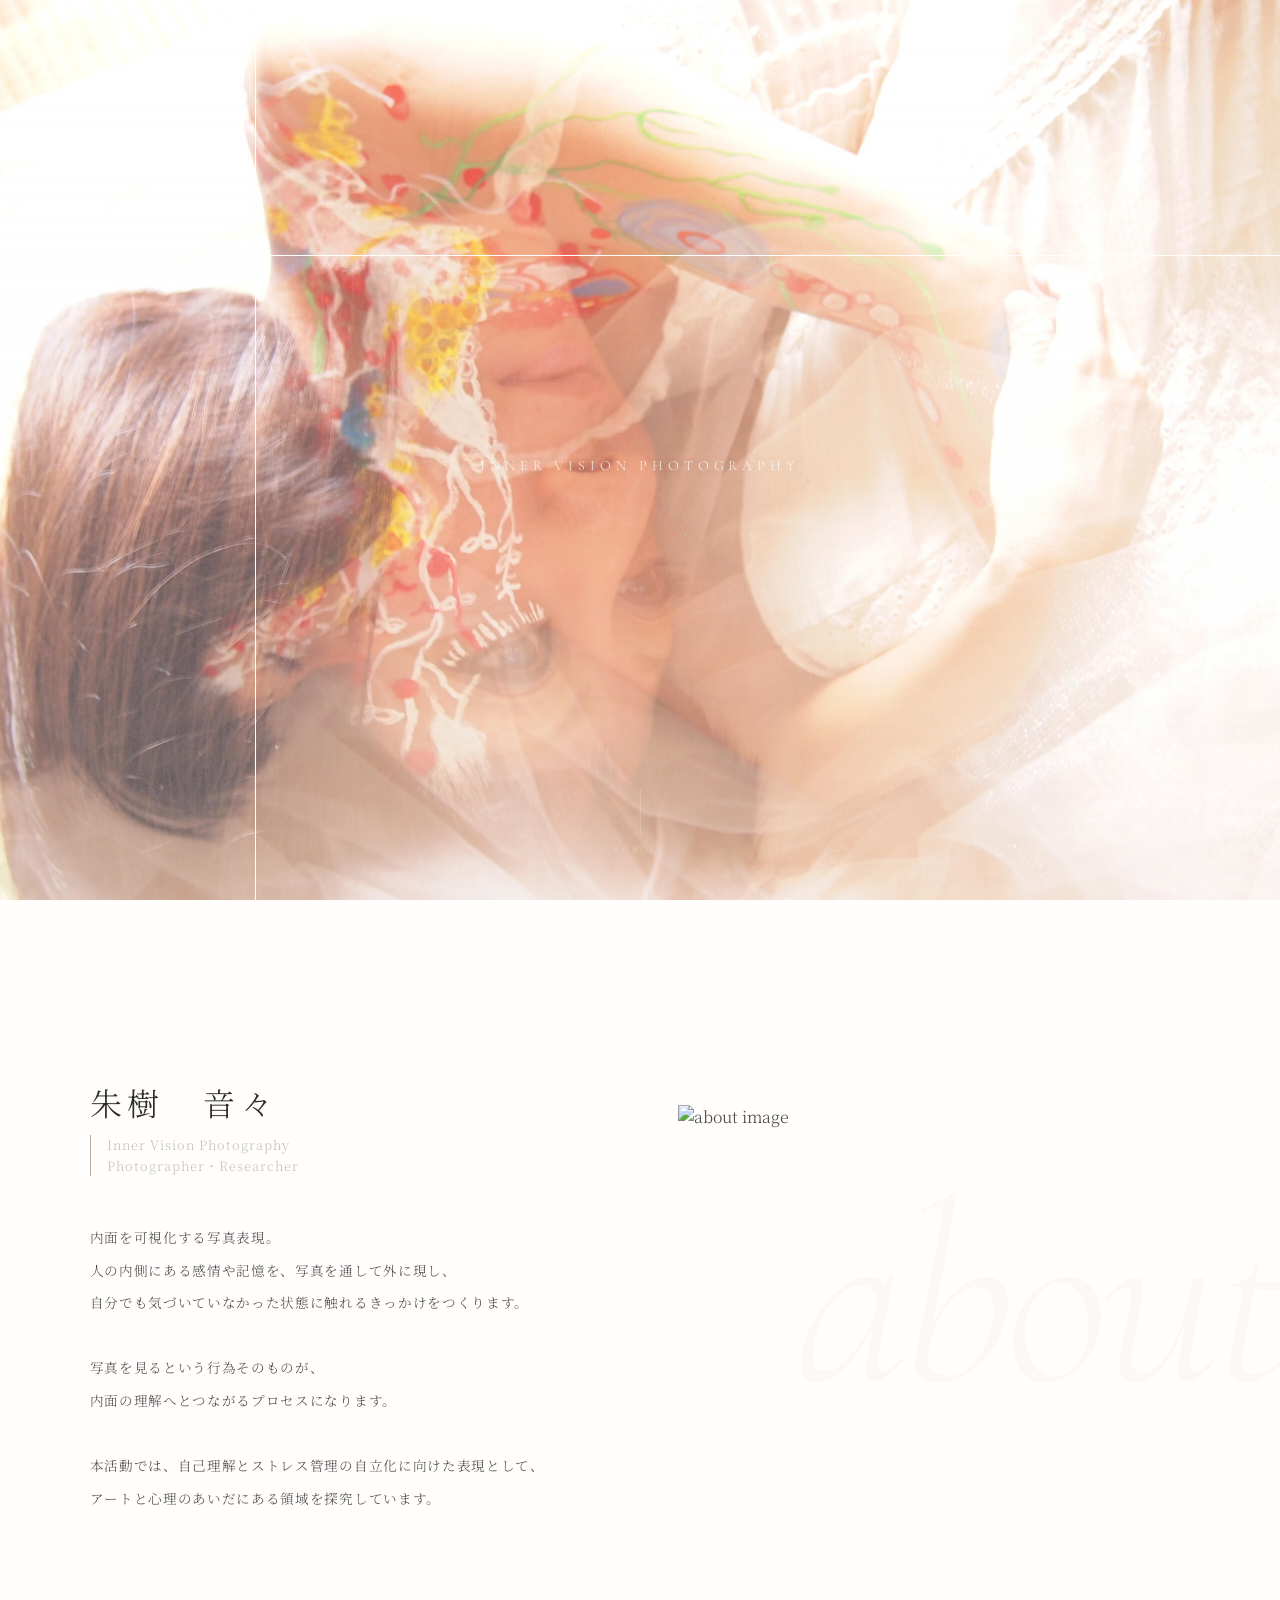
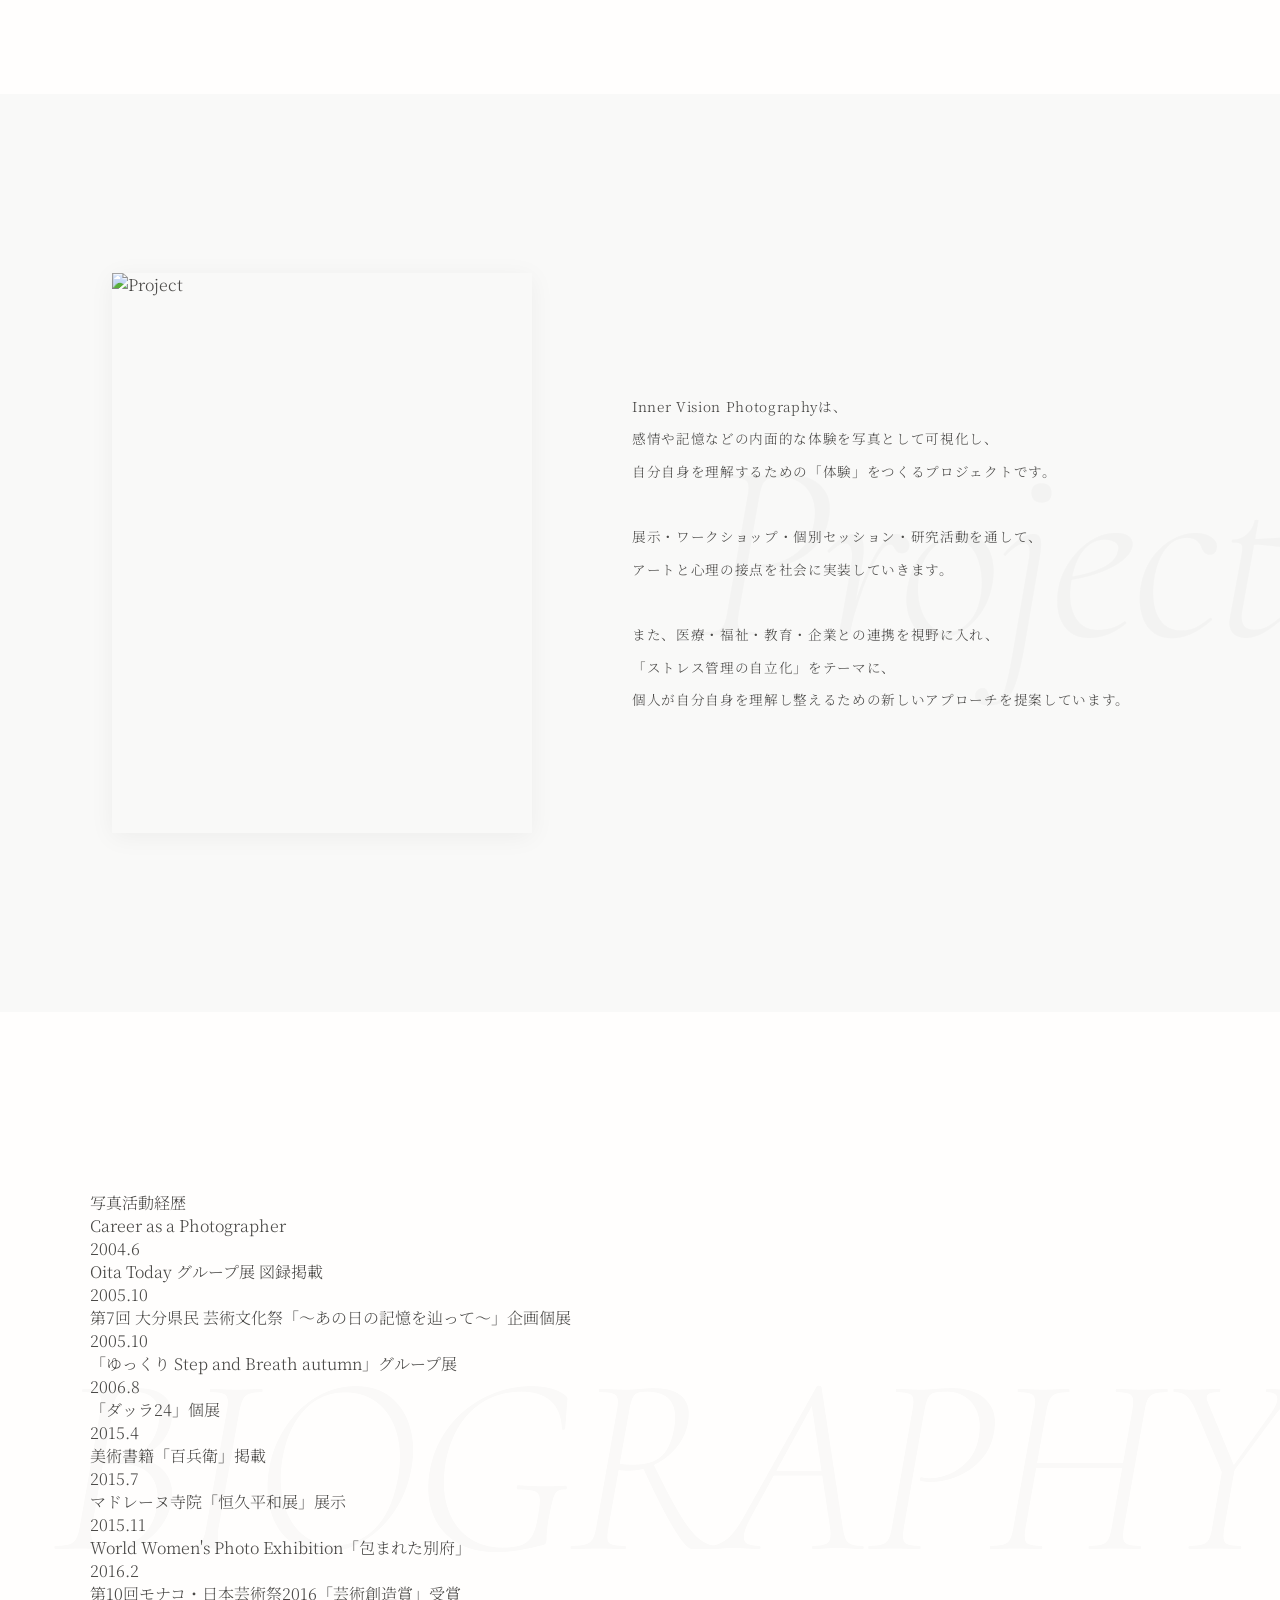
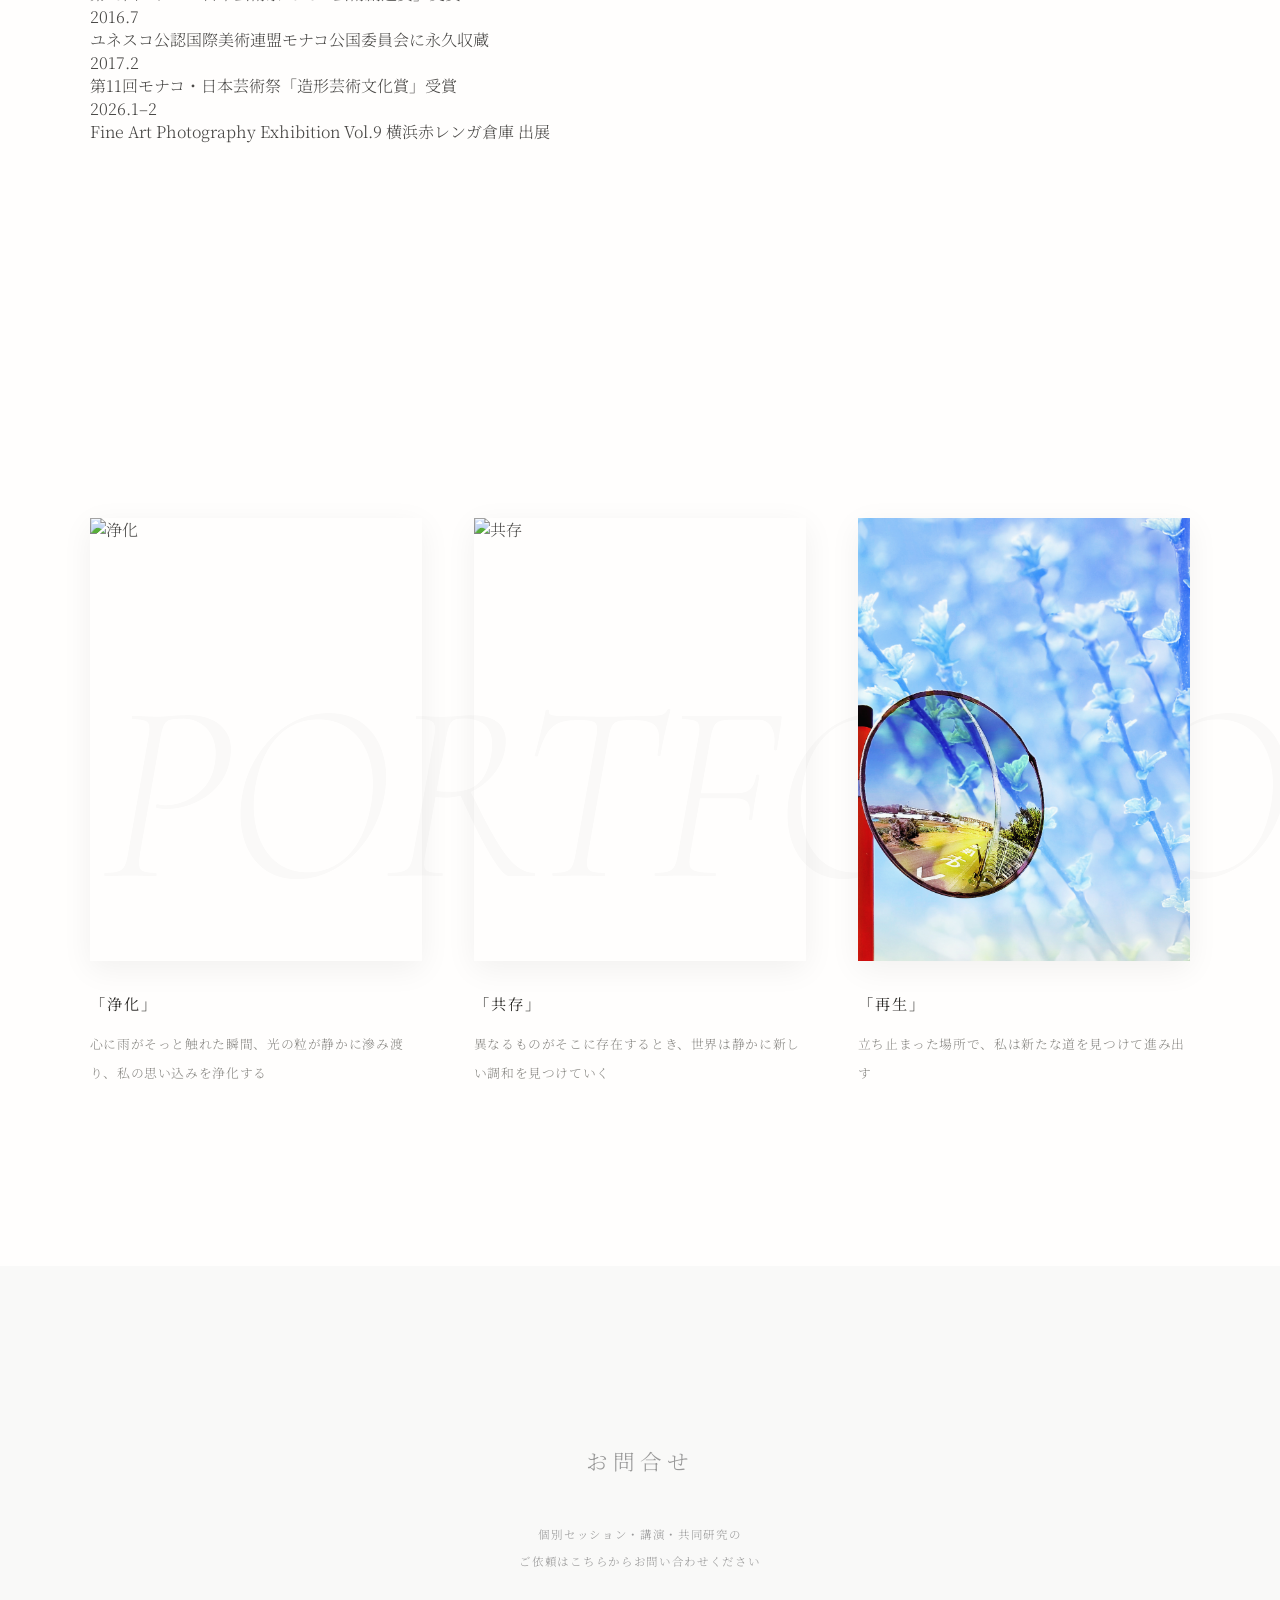
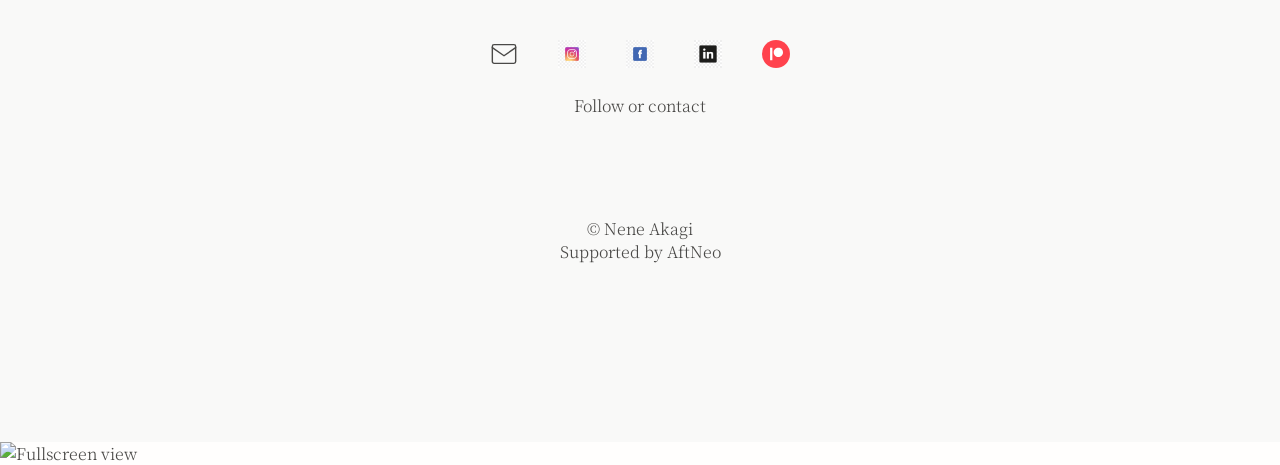
==== commit fb58fc6a: "Remove mobile styles and hamburger menu script Removed mobile styles and related JavaScript for hamb" ====
--- a/index.html
+++ b/index.html
@@ -316,201 +316,4 @@
 </body>
 </html>
 
-  <script src="script.js"></script>
-</body>
-</html>
-/* ========================
-   MOBILE STYLE
-======================== */
-@media screen and (max-width: 768px) {
-
-  /* NAV: hamburger style */
-  .nav-list {
-    display: none;
-  }
-
-  .hamburger {
-    display: flex;
-    flex-direction: column;
-    justify-content: center;
-    gap: 6px;
-    width: 42px;
-    height: 42px;
-    background: transparent;
-    border: none;
-    cursor: pointer;
-    z-index: 1001;
-  }
-
-  .ham-line {
-    display: block;
-    width: 24px;
-    height: 1px;
-    background: currentColor;
-  }
-
-  #nav {
-    padding: 18px 22px;
-  }
-
-  .lang-toggle {
-    font-size: 12px;
-  }
-
-  /* Mobile menu overlay */
-  .mobile-overlay {
-    position: fixed;
-    inset: 0;
-    background: rgba(255, 255, 255, 0.96);
-    z-index: 2000;
-    display: none;
-    flex-direction: column;
-    justify-content: center;
-    align-items: center;
-  }
-
-  .mobile-overlay.is-open {
-    display: flex;
-  }
-
-  .mobile-close {
-    position: absolute;
-    top: 22px;
-    right: 24px;
-    background: transparent;
-    border: none;
-    font-size: 34px;
-    line-height: 1;
-    cursor: pointer;
-  }
-
-  .mobile-nav-list {
-    list-style: none;
-    padding: 0;
-    margin: 0;
-    text-align: center;
-  }
-
-  .mobile-nav-list li {
-    margin: 18px 0;
-  }
-
-  .mobile-nav-list a {
-    text-decoration: none;
-    color: inherit;
-    letter-spacing: 0.16em;
-    font-size: 15px;
-  }
-
-  .mobile-lang {
-    margin-top: 36px;
-  }
-
-  /* ABOUT: photo above text */
-  .about-wrap {
-    display: flex;
-    flex-direction: column;
-  }
-
-  .about-img-wrap {
-    order: 1;
-    width: 100%;
-    margin-bottom: 34px;
-  }
-
-  .about-text {
-    order: 2;
-    width: 100%;
-  }
-
-  .about-img {
-    width: 100%;
-    height: auto;
-    display: block;
-  }
-
-  /* PROJECT: photo above text */
-  .project-wrap {
-    display: flex;
-    flex-direction: column;
-  }
-
-  .project-img-wrap {
-    order: 1;
-    width: 100%;
-    margin-bottom: 34px;
-  }
-
-  .project-text {
-    order: 2;
-    width: 100%;
-  }
-
-  .project-img {
-    width: 100%;
-    height: auto;
-    display: block;
-  }
-
-  /* PORTFOLIO: image and caption stacked vertically */
-  .portfolio-wrap {
-    display: flex;
-    flex-direction: column;
-    gap: 56px;
-  }
-
-  .pf-item {
-    display: flex;
-    flex-direction: column;
-    width: 100%;
-  }
-
-  .pf-img-clip {
-    width: 100%;
-    margin-bottom: 18px;
-  }
-
-  .pf-img-clip img {
-    width: 100%;
-    height: auto;
-    display: block;
-  }
-
-  .pf-text {
-    width: 100%;
-    text-align: left;
-  }
-
-  .pf-title {
-    margin-bottom: 12px;
-  }
-
-  .pf-desc {
-    line-height: 2;
-  }
-}
-const hamburger = document.getElementById("hamburger");
-const mobileOverlay = document.getElementById("mobileOverlay");
-const mobileClose = document.getElementById("mobileClose");
-const mobileLinks = document.querySelectorAll(".mob-link");
-
-hamburger.addEventListener("click", () => {
-  mobileOverlay.classList.add("is-open");
-  mobileOverlay.setAttribute("aria-hidden", "false");
-  hamburger.setAttribute("aria-expanded", "true");
-});
-
-mobileClose.addEventListener("click", () => {
-  mobileOverlay.classList.remove("is-open");
-  mobileOverlay.setAttribute("aria-hidden", "true");
-  hamburger.setAttribute("aria-expanded", "false");
-});
-
-mobileLinks.forEach((link) => {
-  link.addEventListener("click", () => {
-    mobileOverlay.classList.remove("is-open");
-    mobileOverlay.setAttribute("aria-hidden", "true");
-    hamburger.setAttribute("aria-expanded", "false");
-  });
-});
-
+ 
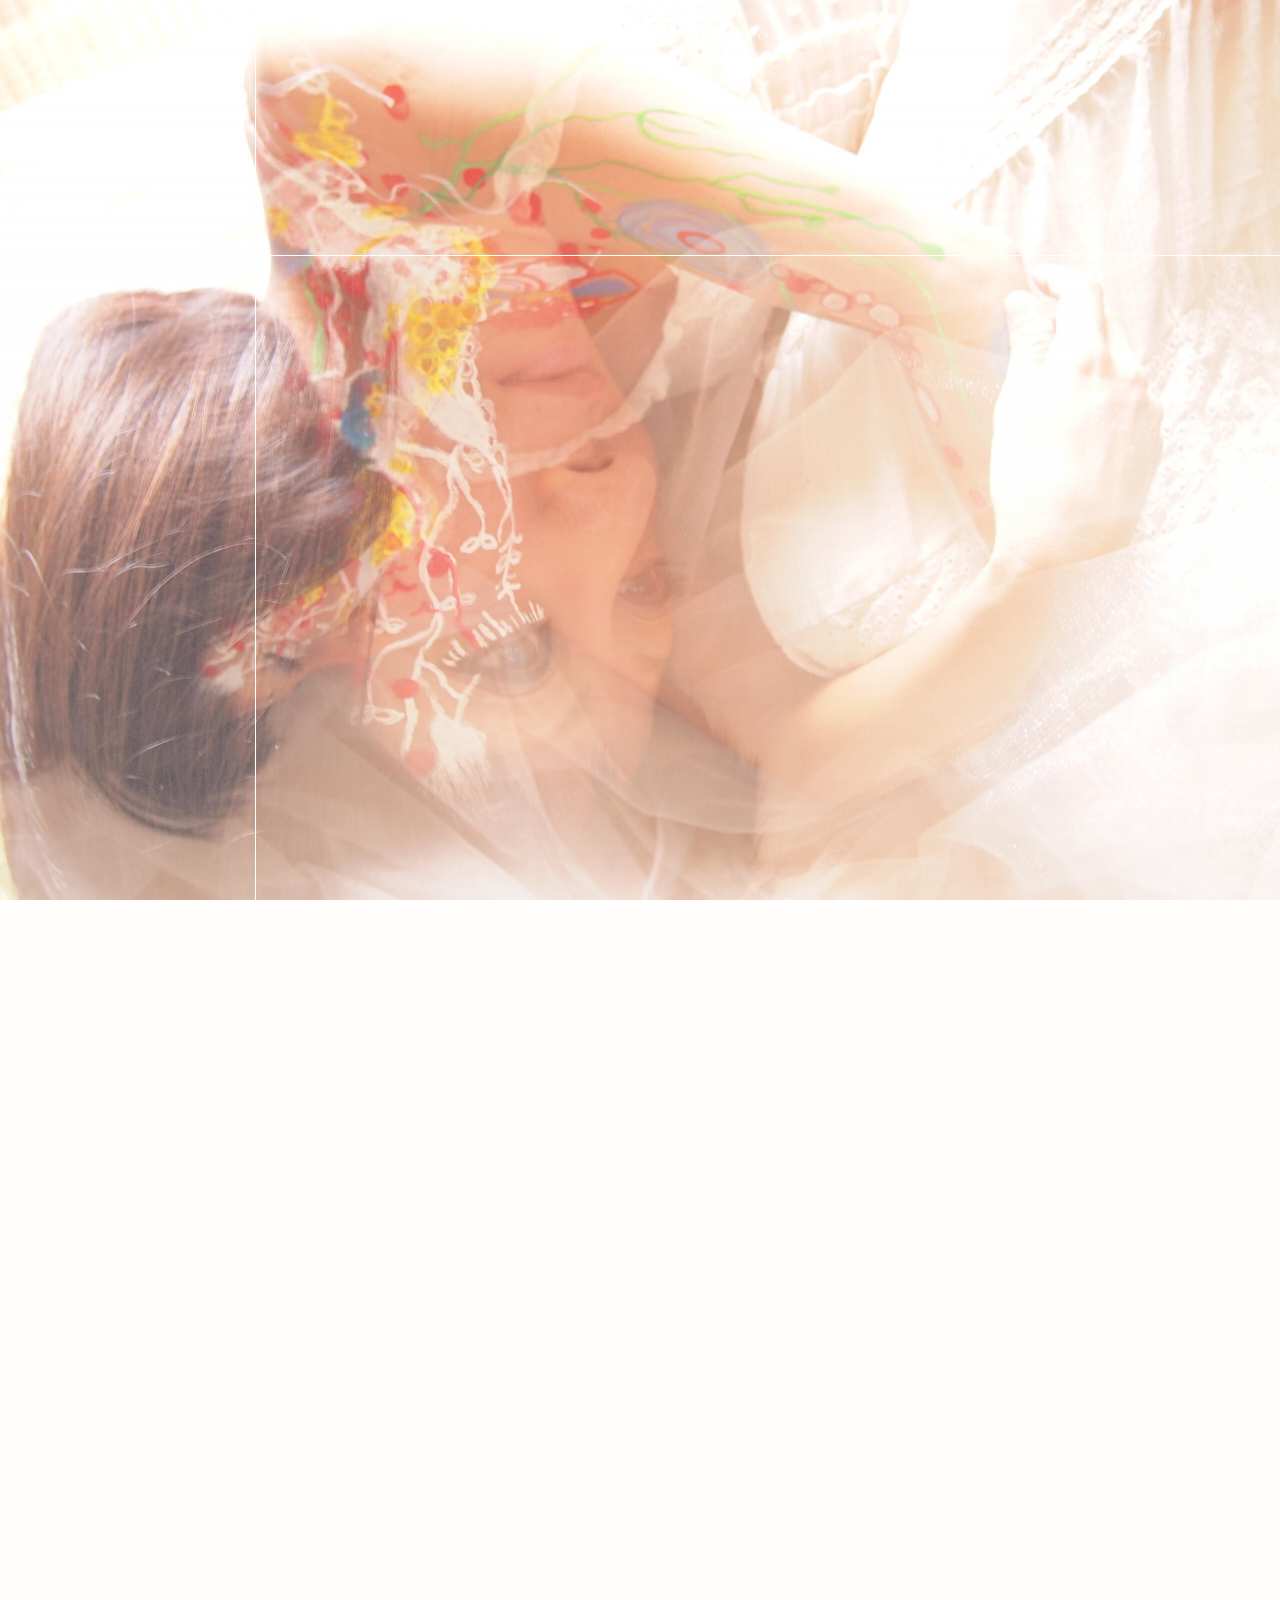
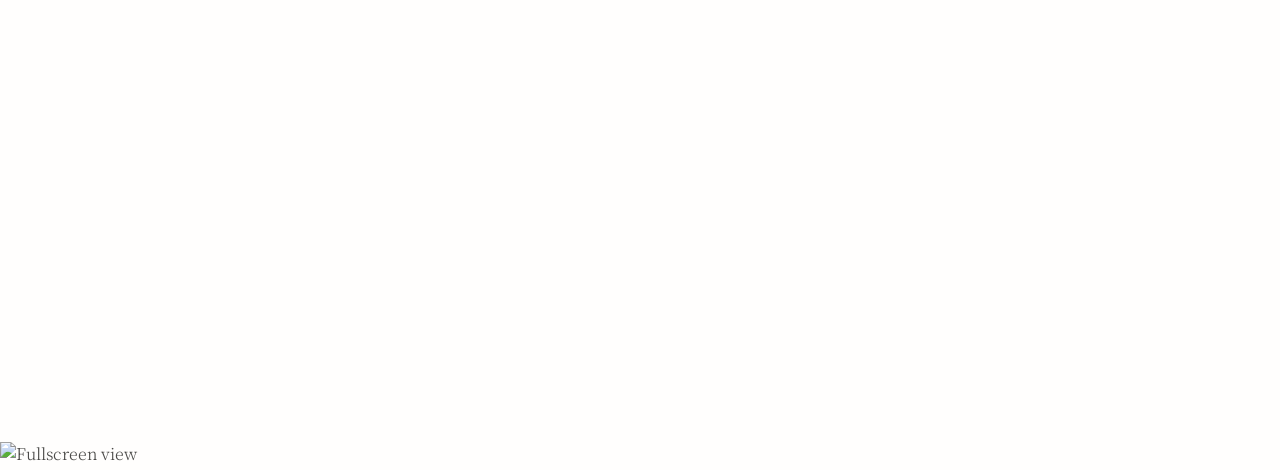
==== commit 0cf3af6a: "Disable JS to fix blank pages" ====
--- a/index.html
+++ b/index.html
@@ -312,7 +312,7 @@
   });
 </script>
 
-<script src="script.js"></script>
+<!-- <script src="script.js"></script> -->
 </body>
 </html>
 
--- a/style.css
+++ b/style.css
@@ -640,7 +640,7 @@
     position: fixed;
     inset: 0;
     z-index: 999;
-    display: flex;
+    display: none;
     align-items: center;
     justify-content: center;
     opacity: 0;
@@ -651,6 +651,7 @@
   .img-modal.open {
     opacity: 1;
     pointer-events: auto;
+     display: flex;
   }
 
   .modal-bg {
@@ -820,4 +821,403 @@
     .modal-content {
       padding: 20px;
     }
-  }+  }
+   /* ========================
+   MOBILE STYLE
+======================== */
+@media screen and (max-width: 768px) {
+
+  .nav-list {
+    display: none;
+  }
+
+  .hamburger {
+    display: flex;
+    flex-direction: column;
+    justify-content: center;
+    gap: 6px;
+    width: 42px;
+    height: 42px;
+    background: transparent;
+    border: none;
+    cursor: pointer;
+    z-index: 1001;
+  }
+
+  .ham-line {
+    display: block;
+    width: 24px;
+    height: 1px;
+    background: currentColor;
+  }
+
+  #nav {
+    padding: 18px 22px;
+  }
+
+  .lang-toggle {
+    font-size: 12px;
+  }
+
+  .mobile-overlay {
+    position: fixed;
+    inset: 0;
+    background: rgba(255, 255, 255, 0.96);
+    z-index: 2000;
+    display: none;
+    flex-direction: column;
+    justify-content: center;
+    align-items: center;
+  }
+
+  .mobile-overlay.is-open {
+    display: flex;
+  }
+
+  .mobile-close {
+    position: absolute;
+    top: 22px;
+    right: 24px;
+    background: transparent;
+    border: none;
+    font-size: 34px;
+    line-height: 1;
+    cursor: pointer;
+  }
+
+  .mobile-nav-list {
+    list-style: none;
+    padding: 0;
+    margin: 0;
+    text-align: center;
+  }
+
+  .mobile-nav-list li {
+    margin: 18px 0;
+  }
+
+  .mobile-nav-list a {
+    text-decoration: none;
+    color: inherit;
+    letter-spacing: 0.16em;
+    font-size: 15px;
+  }
+
+  .mobile-lang {
+    margin-top: 36px;
+  }
+
+  .about-wrap {
+    display: flex;
+    flex-direction: column;
+  }
+
+  .about-img-wrap {
+    order: 1;
+    width: 100%;
+    margin-bottom: 34px;
+  }
+
+  .about-text {
+    order: 2;
+    width: 100%;
+  }
+
+  .about-img {
+    width: 100%;
+    height: auto;
+    display: block;
+  }
+
+  .project-wrap {
+    display: flex;
+    flex-direction: column;
+  }
+
+  .project-img-wrap {
+    order: 1;
+    width: 100%;
+    margin-bottom: 34px;
+  }
+
+  .project-text {
+    order: 2;
+    width: 100%;
+  }
+
+  .project-img {
+    width: 100%;
+    height: auto;
+    display: block;
+  }
+
+  .portfolio-wrap {
+    display: flex;
+    flex-direction: column;
+    gap: 56px;
+  }
+
+  .pf-item {
+    display: flex;
+    flex-direction: column;
+    width: 100%;
+  }
+
+  .pf-img-clip {
+    width: 100%;
+    margin-bottom: 18px;
+  }
+
+  .pf-img-clip img {
+    width: 100%;
+    height: auto;
+    display: block;
+  }
+
+  .pf-text {
+    width: 100%;
+    text-align: left;
+  }
+
+  .pf-title {
+    margin-bottom: 12px;
+  }
+
+  .pf-desc {
+    line-height: 2;
+  }
+}
+/* ==============================
+   Mobile Fix / Professional Layout
+   2026-05
+============================== */
+
+@media screen and (max-width: 768px) {
+
+  body {
+    overflow-x: hidden;
+  }
+
+  /* メニューをハンバーガー化 */
+  .nav-list {
+    display: none;
+    position: fixed;
+    top: 0;
+    right: 0;
+    width: 78%;
+    height: 100vh;
+    background: rgba(255, 255, 255, 0.96);
+    backdrop-filter: blur(12px);
+    flex-direction: column;
+    justify-content: center;
+    align-items: center;
+    gap: 2.2rem;
+    z-index: 999;
+  }
+
+  .nav-list.active {
+    display: flex;
+  }
+
+  .nav-list li a {
+    font-size: 1.1rem;
+    letter-spacing: 0.18em;
+  }
+
+  .hamburger {
+    display: flex;
+    position: fixed;
+    top: 24px;
+    right: 24px;
+    z-index: 1000;
+    width: 34px;
+    height: 24px;
+    flex-direction: column;
+    justify-content: space-between;
+    background: transparent;
+    border: none;
+  }
+
+  .ham-line {
+    display: block;
+    width: 100%;
+    height: 1px;
+    background: #333;
+  }
+
+  /* ABOUT：写真を上、文章を下 */
+  .about-wrap {
+    display: flex;
+    flex-direction: column-reverse;
+    gap: 2rem;
+    padding: 4rem 1.6rem;
+  }
+
+  .about-img-wrap {
+    width: 100%;
+  }
+
+  .about-img-wrap img {
+    width: 100%;
+    height: auto;
+    display: block;
+  }
+
+  .about-text {
+    width: 100%;
+  }
+
+  .about-text h2,
+  .about-text p {
+    writing-mode: horizontal-tb;
+    text-align: left;
+    line-height: 1.9;
+  }
+
+  /* PROJECT：写真を上、文章を下 */
+  .project-wrap {
+    display: flex;
+    flex-direction: column;
+    gap: 2rem;
+    padding: 4rem 1.6rem;
+  }
+
+  .project-img-wrap {
+    width: 100%;
+    order: 1;
+  }
+
+  .project-img-wrap img {
+    width: 100%;
+    height: auto;
+    display: block;
+  }
+
+  .project-text {
+    width: 100%;
+    order: 2;
+  }
+
+  .project-text h2,
+  .project-text p {
+    writing-mode: horizontal-tb;
+    text-align: left;
+    line-height: 1.9;
+  }
+
+  /* PORTFOLIO：縦並び */
+  .portfolio-wrap,
+  .portfolio-grid {
+    display: flex;
+    flex-direction: column;
+    gap: 3rem;
+    padding: 4rem 1.6rem;
+  }
+
+  .pf-item,
+  .portfolio-item {
+    width: 100%;
+  }
+
+  .pf-item img,
+  .portfolio-item img {
+    width: 100%;
+    height: auto;
+    display: block;
+  }
+
+  .pf-title,
+  .pf-desc {
+    writing-mode: horizontal-tb;
+    text-align: left;
+    line-height: 1.8;
+  }
+
+  /* CONTACT：中央揃え */
+  .contact-wrap {
+    padding: 4rem 1.6rem;
+    text-align: center;
+  }
+
+  .contact-icons {
+    display: flex;
+    justify-content: center;
+    align-items: center;
+    gap: 2rem;
+    flex-wrap: wrap;
+    margin: 3rem auto;
+  }
+
+  .contact-icons a,
+  .contact-icons img,
+  .contact-icons svg {
+    width: 36px;
+    height: 36px;
+  }
+
+  .contact-text,
+  .contact-heading,
+  .contact-follow,
+  .site-footer {
+    text-align: center;
+  }
+
+  /* スマホで文字が縦に伸びすぎる問題を止める */
+  p,
+  h1,
+  h2,
+  h3,
+  li {
+    writing-mode: horizontal-tb;
+  }
+}
+/* Emergency fix: force sections visible */
+.reveal,
+.reveal-child {
+  opacity: 1 !important;
+  visibility: visible !important;
+  transform: none !important;
+}
+
+/* Emergency fix: modal should never cover the page */
+.img-modal {
+  display: none !important;
+  opacity: 0 !important;
+  pointer-events: none !important;
+  visibility: hidden !important;
+}
+
+.img-modal.open {
+  display: flex !important;
+  opacity: 1 !important;
+  pointer-events: auto !important;
+  visibility: visible !important;
+}
+/* Emergency publish fix */
+.s-section,
+.s-section-alt,
+.reveal,
+.reveal-child,
+.about-wrap,
+.project-wrap,
+.portfolio-wrap,
+.career-list,
+.contact-wrap {
+  opacity: 1 !important;
+  visibility: visible !important;
+  transform: none !important;
+  display: block !important;
+}
+
+.about-wrap,
+.project-wrap,
+.portfolio-wrap {
+  display: grid !important;
+}
+
+.img-modal {
+  display: none !important;
+  opacity: 0 !important;
+  visibility: hidden !important;
+  pointer-events: none !important;
+}
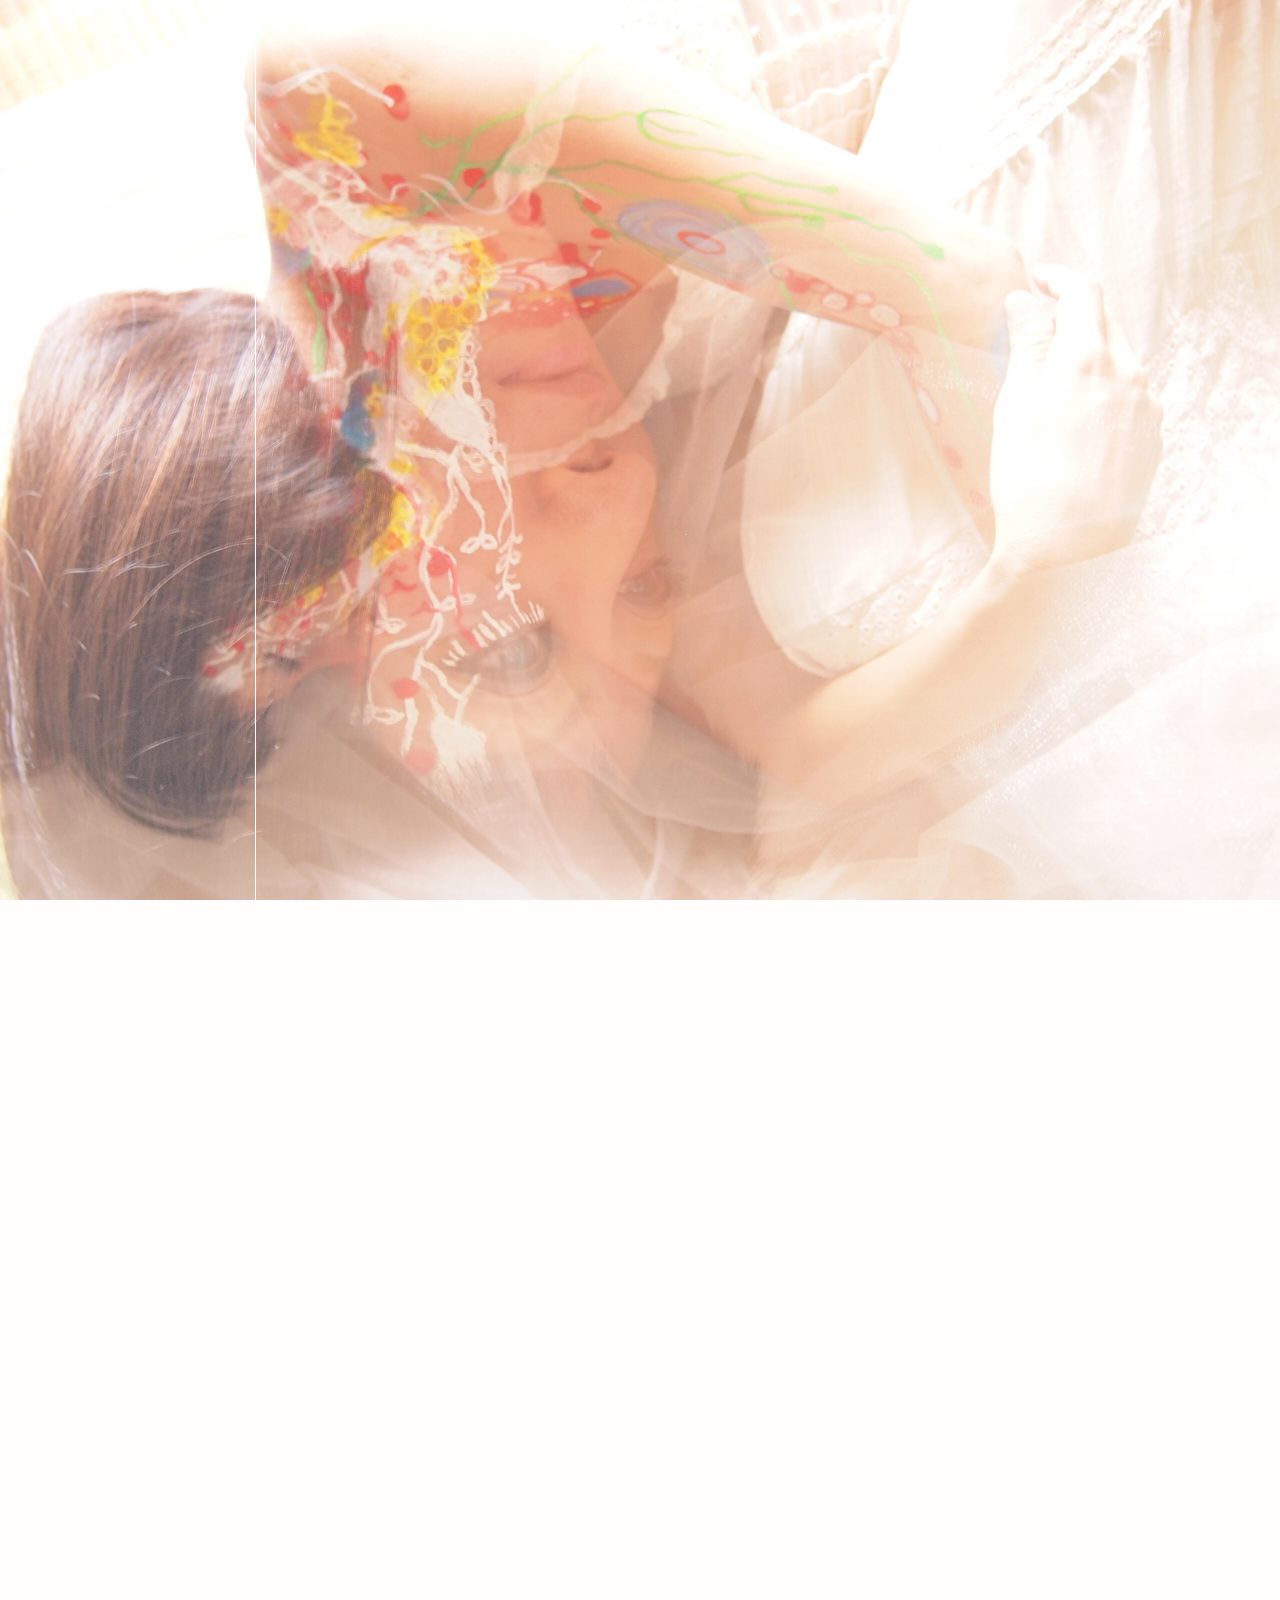
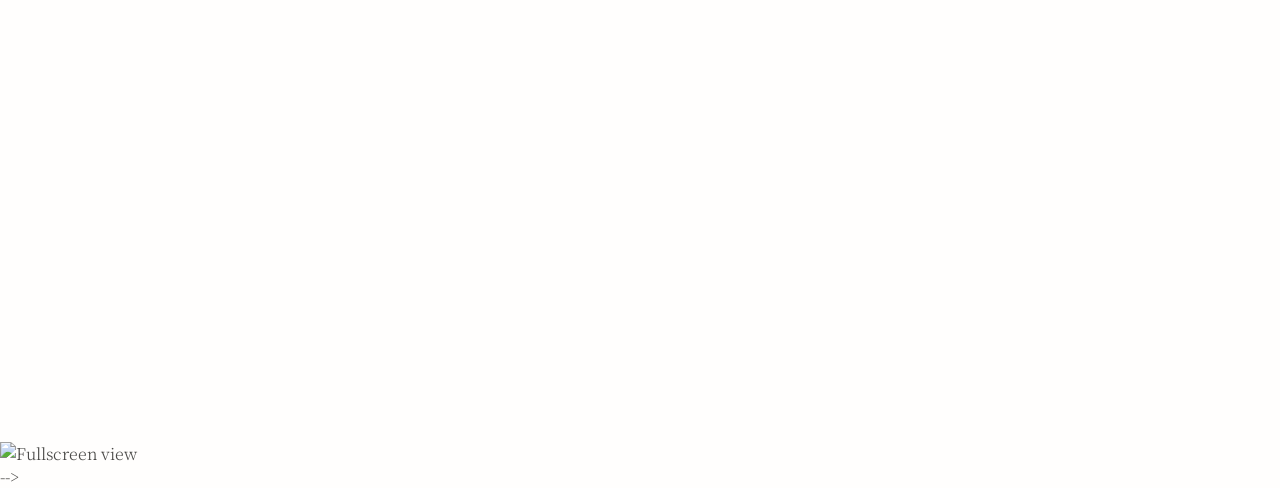
==== commit a3558900: "Comment out closing script tag in index.html" ====
--- a/index.html
+++ b/index.html
@@ -310,7 +310,9 @@
       hamburger.setAttribute("aria-expanded", "false");
     });
   });
-</script>
+<!--
+  </script>
+  -->
 
 <!-- <script src="script.js"></script> -->
 </body>
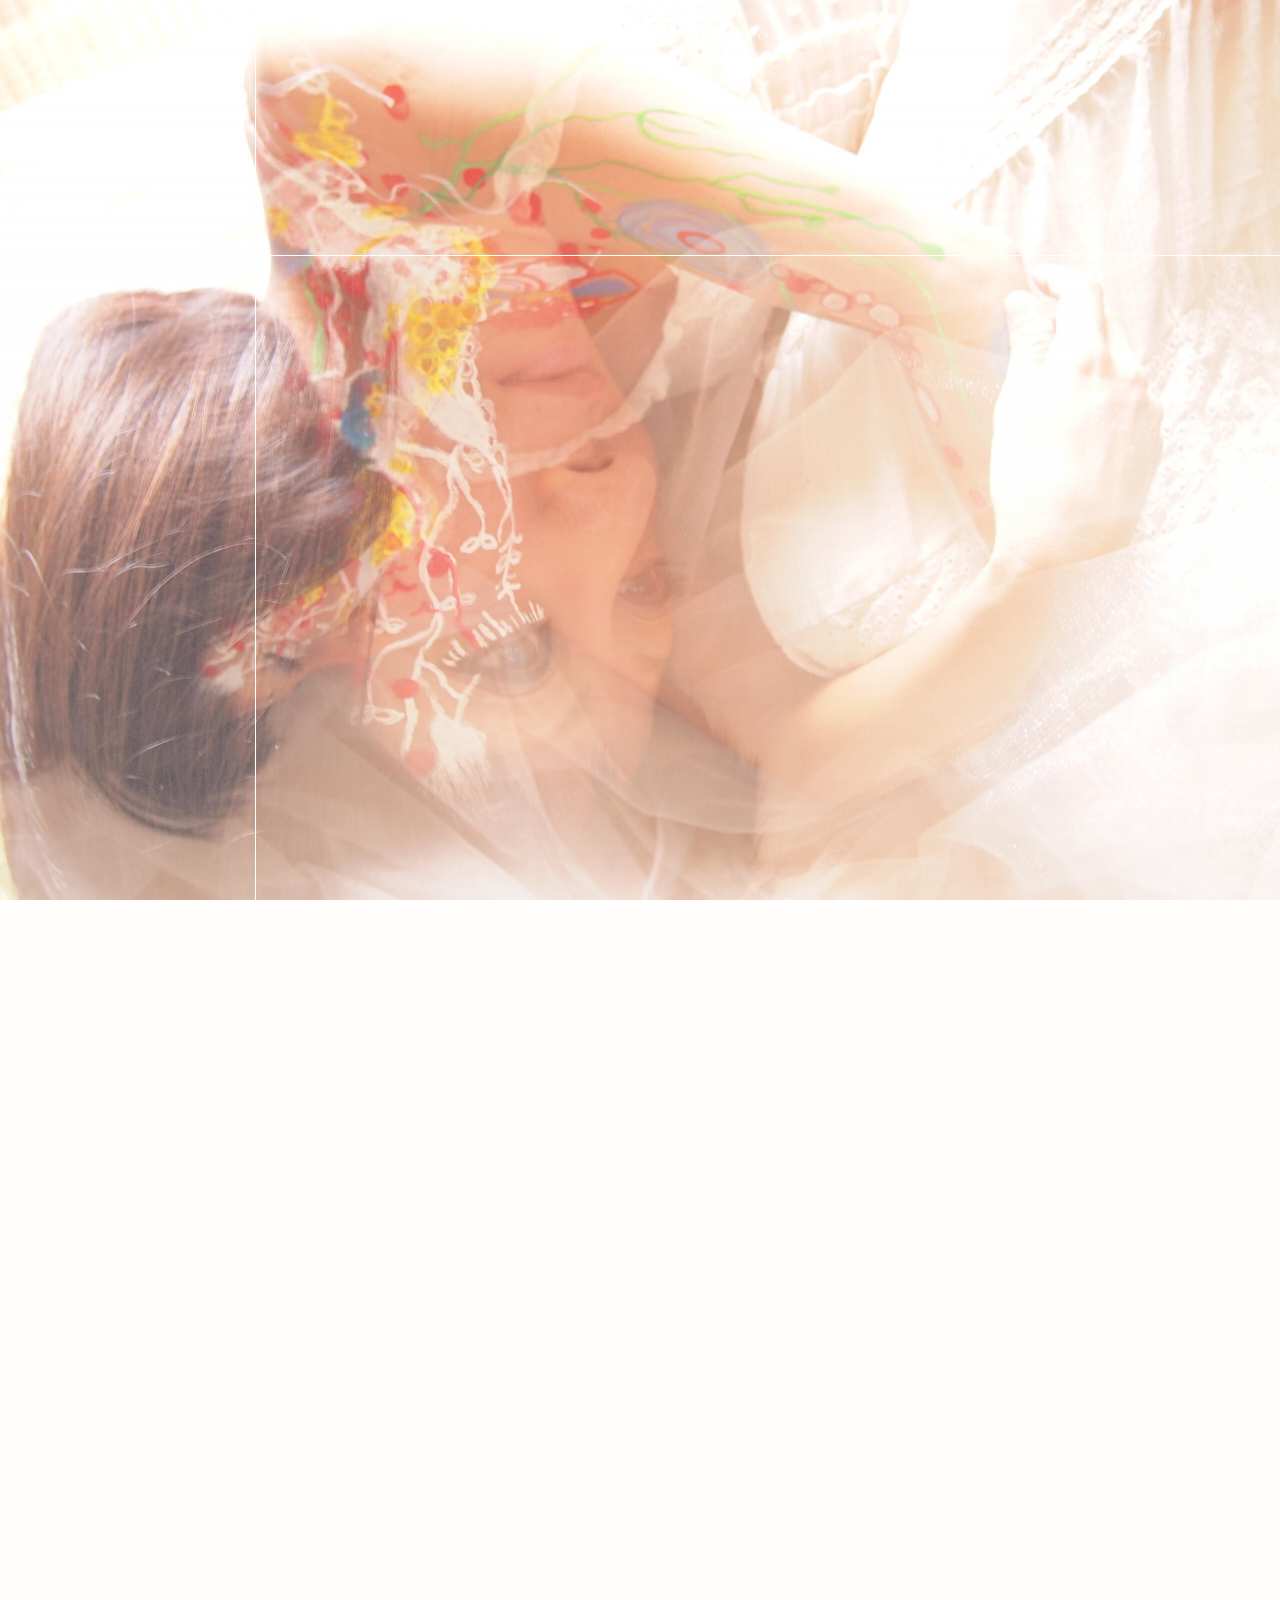
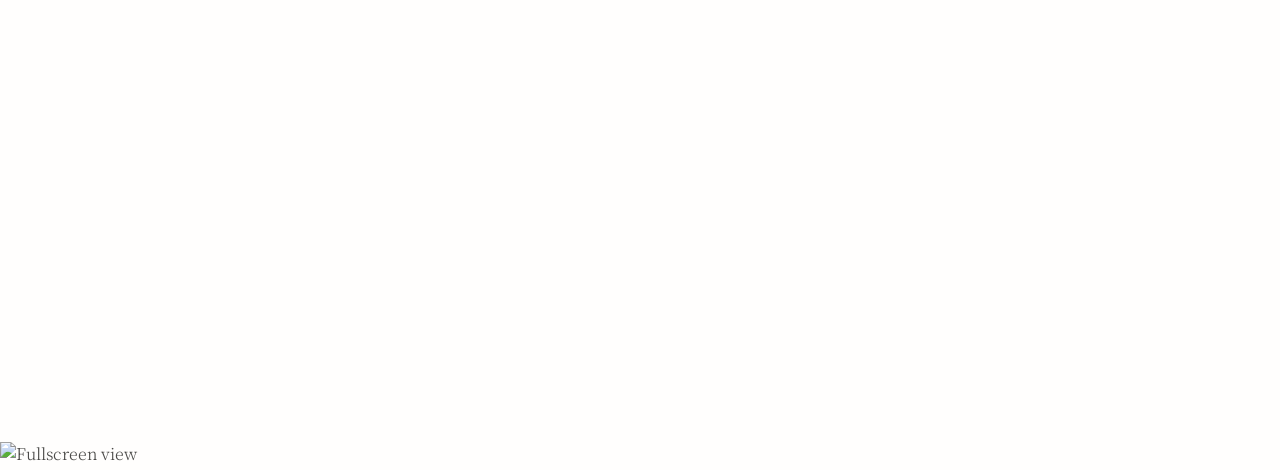
==== commit 7a3e12e5: "Remove commented closing script tag Removed commented-out closing script tag from index.html." ====
--- a/index.html
+++ b/index.html
@@ -310,9 +310,7 @@
       hamburger.setAttribute("aria-expanded", "false");
     });
   });
-<!--
-  </script>
-  -->
+
 
 <!-- <script src="script.js"></script> -->
 </body>
